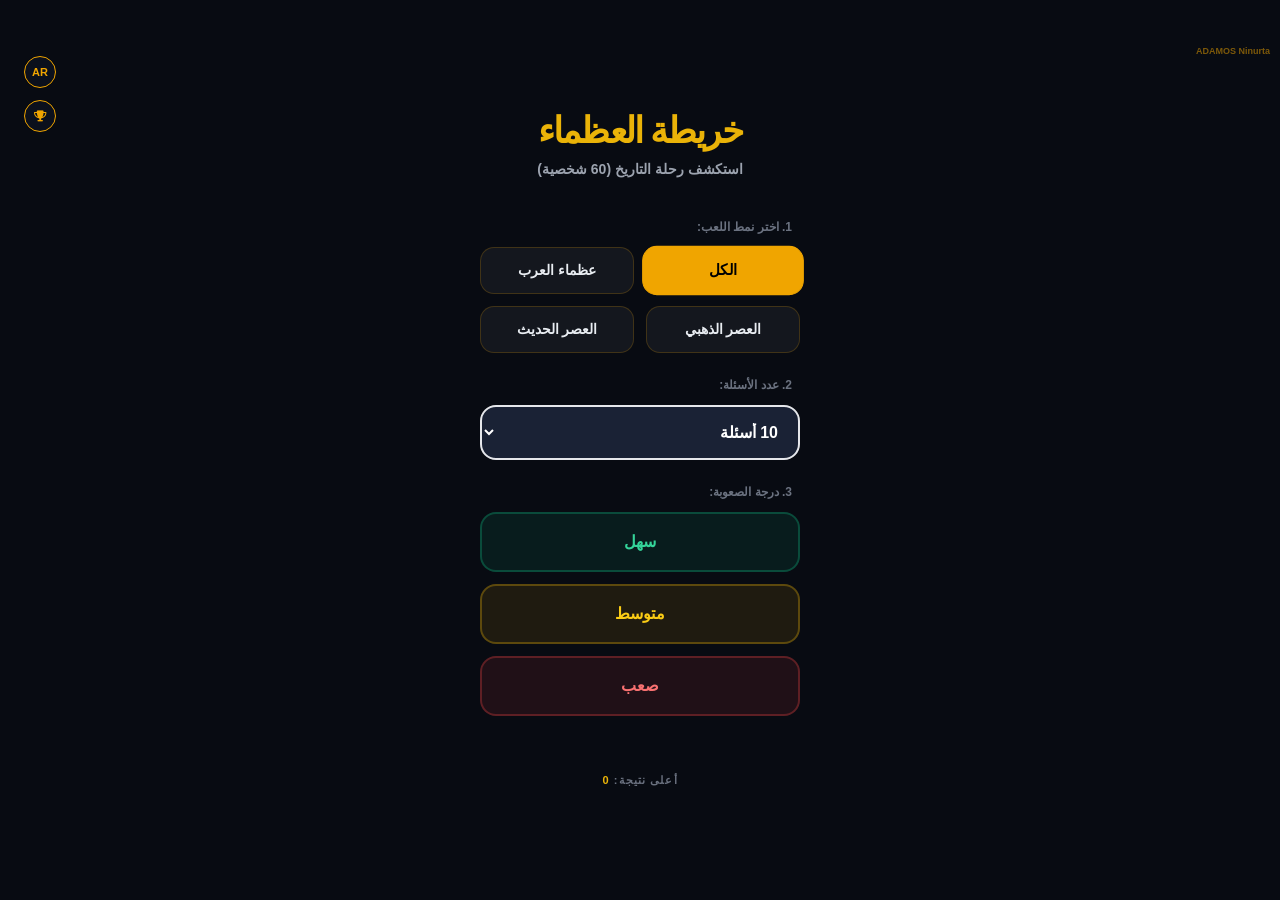
==== app/src/main/assets/game.html @ f7e8c440 "Initial commit" ====
<!DOCTYPE html>
<html lang="ar" dir="rtl">
<head>
    <meta charset="UTF-8">
    <meta name="viewport" content="width=device-width, initial-scale=1.0, maximum-scale=1.0, user-scalable=no, viewport-fit=cover">
    <title>خريطة العظماء</title>

    <!-- Local Libraries -->
    <link rel="stylesheet" href="lib/leaflet.css" />
    <script src="lib/leaflet.js"></script>
    <script src="lib/tailwind.js"></script>
    <script src="lib/confetti.js"></script>
    <link rel="stylesheet" href="lib/fontawesome.css" />

    <!-- Local Styles -->
    <link rel="stylesheet" href="css/style.css" />

    <script>
        tailwind.config = { theme: { extend: { fontFamily: { cairo: ['Cairo', 'sans-serif'] } } } }
    </script>
</head>
<body onclick="Music.unlock()" class="rtl">
    <div class="signature">ADAMOS Ninurta</div>
    <div id="safe-spacer"></div>

    <div id="hud-bar">
        <div class="stat-badge cursor-pointer active:scale-90 transition-transform" onclick="exitToHome()">
            <i class="fa-solid fa-house text-yellow-500"></i>
        </div>
        <div class="stat-badge"><i class="fa-solid fa-star text-yellow-500 mr-1"></i> <span id="scoreTxt">0</span></div>
        <div class="stat-badge text-red-500 border-red-500" id="timer">30</div>
        <div class="stat-badge" id="qCounter">1 / 10</div>
    </div>

    <div id="map-area"><div id="map"></div></div>

    <div id="game-ui">
        <div class="flex justify-between items-center bg-white/5 p-4 rounded-2xl mb-4 border border-white/10">
            <div class="text-center">
                <div class="text-[10px] text-gray-400 font-bold uppercase" id="lblBirth">الميلاد</div>
                <div id="birthYear" class="text-xl font-black text-yellow-500">—</div>
            </div>
            <button onclick="doHint()" id="hintBtn" class="bg-yellow-500 text-black text-xs font-black px-6 py-2 rounded-full shadow-xl active:scale-90 transition-transform">تلميح</button>
            <div class="text-center">
                <div class="text-[10px] text-gray-400 font-bold uppercase" id="lblDeath">الوفاة</div>
                <div id="deathYear" class="text-xl font-black text-red-500">—</div>
            </div>
        </div>
        <div id="optsGrid" class="opts-grid"></div>
        <div id="hintTxt" class="text-[11px] text-yellow-500 text-center mt-3 h-4 italic font-bold"></div>
    </div>

    <!-- Start Screen -->
    <div id="startScreen" class="overlay">
        <div class="absolute top-14 left-6 flex flex-col gap-3">
            <button onclick="toggleLanguage()" id="langToggle" class="lang-btn">AR</button>
            <button onclick="AchievementUI.openDashboard()" class="lang-btn" style="color: var(--accent); border-color: var(--accent);">
                <i class="fa-solid fa-trophy"></i>
            </button>
        </div>

        <h1 class="text-4xl font-black mb-2 text-yellow-500 tracking-tighter" id="mainTitle">خريطة العظماء</h1>
        <p class="text-gray-400 text-sm mb-10 font-bold" id="totalCap">استكشف رحلة التاريخ</p>

        <div class="w-full max-w-xs mb-6 text-right" id="startForm">
            <label class="block text-xs font-black text-gray-500 mb-3 mr-2" id="lblMode">1. نمط اللعب:</label>
            <div class="grid grid-cols-2 gap-3 mb-6">
                <button onclick="setMode('all', this)" class="mode-btn active" id="btnModeAll">الكل</button>
                <button onclick="setMode('arab', this)" class="mode-btn" id="btnModeArab">عظماء العرب</button>
                <button onclick="setMode('islamic', this)" class="mode-btn" id="btnModeIslamic">العصر الإسلامي</button>
                <button onclick="setMode('modern', this)" class="mode-btn" id="btnModeModern">العصر الحديث</button>
            </div>

            <label class="block text-xs font-black text-gray-500 mb-3 mr-2" id="lblQCount">2. عدد الأسئلة:</label>
            <select id="qCountSelect" class="w-full bg-[#1a2235] border-2 border-accent/30 text-white p-4 rounded-2xl font-black outline-none mb-6 focus:border-accent">
                <option value="5" id="opt5">5 أسئلة</option>
                <option value="10" selected id="opt10">10 أسئلة</option>
                <option value="20" id="opt20">20 سؤال</option>
                <option value="50" id="opt50">50 سؤال</option>
                <option value="1000" id="optAll">كل الشخصيات</option>
            </select>

            <label class="block text-xs font-black text-gray-500 mb-3 mr-2" id="lblDiff">3. درجة الصعوبة:</label>
            <div class="space-y-3">
                <button id="btnDiffEasy" onclick="startGame('easy')" class="w-full py-4 rounded-2xl font-black bg-emerald-500/10 text-emerald-400 border-2 border-emerald-500/30 hover:bg-emerald-500/20">سهل</button>
                <button id="btnDiffMed" onclick="startGame('med')" class="w-full py-4 rounded-2xl font-black bg-yellow-500/10 text-yellow-400 border-2 border-yellow-500/30 hover:bg-yellow-500/20">متوسط</button>
                <button id="btnDiffHard" onclick="startGame('hard')" class="w-full py-4 rounded-2xl font-black bg-red-500/10 text-red-400 border-2 border-red-500/30 hover:bg-red-500/20">صعب</button>
            </div>
        </div>
        <div class="mt-8 text-[11px] text-gray-500 font-bold uppercase tracking-widest">
            <span id="lblHighScore">أعلى نتيجة:</span> <span id="highScoreTxt" class="text-yellow-500">0</span>
        </div>
    </div>

    <!-- Redesigned Info Card (Glassmorphism) -->
    <div id="info-card">
        <div class="info-header text-center">
            <h3 id="infoName" class="text-2xl font-black text-yellow-500 mb-1">اسم الشخصية</h3>
            <p id="infoYears" class="text-xs text-gray-400 font-bold">سنة الميلاد - الوفاة</p>
        </div>

        <div class="info-grid">
            <div class="info-item">
                <div class="info-label" id="lblCountry">الدولة</div>
                <div id="infoCountry" class="info-val">—</div>
            </div>
            <div class="info-item">
                <div class="info-label" id="lblEra">العصر</div>
                <div id="infoEra" class="info-val">—</div>
            </div>
        </div>

        <p id="infoBio" class="text-sm text-gray-200 leading-relaxed mb-8 text-center px-2 font-medium"></p>

        <div class="flex gap-3">
            <button onclick="openWiki()" class="flex-1 py-4 bg-white/5 border border-white/10 text-white font-black rounded-2xl active:bg-white/10">
                <i class="fa-brands fa-wikipedia-w mr-2"></i> <span id="btnWiki">ويكيبيديا</span>
            </button>
            <button onclick="closeInfo()" class="flex-[2] py-4 bg-yellow-500 text-black font-black rounded-2xl shadow-xl shadow-yellow-500/20" id="btnNext">التالي</button>
        </div>
    </div>

    <!-- End Screen -->
    <div id="endScreen" class="overlay" style="display:none;">
        <i class="fa-solid fa-trophy text-6xl text-yellow-500 mb-6 drop-shadow-2xl"></i>
        <h2 class="text-2xl font-black mb-2 uppercase tracking-tighter" id="lblFinalTitle">النتيجة النهائية</h2>
        <div id="finalScore" class="text-8xl font-black text-yellow-500 mb-6">0</div>

        <button onclick="shareScore()" class="share-btn mb-10 px-10 py-4 rounded-2xl">
            <i class="fa-solid fa-share-nodes"></i> <span id="lblShare">مشاركة النتيجة</span>
        </button>

        <div id="newBest" class="text-emerald-400 font-black mb-10 text-xl hidden animate-bounce">رقم قياسي جديد! 🎉</div>

        <div class="flex gap-4 mb-10">
            <button onclick="location.reload()" class="flex-1 bg-yellow-500 text-black px-8 py-4 rounded-2xl font-black text-lg shadow-2xl active:scale-95" id="btnReplay">إعادة اللعب</button>
            <button onclick="exitToHomeDirect()" class="bg-white/10 text-white px-8 py-4 rounded-2xl font-black text-lg border border-white/10 active:scale-95">
                <i class="fa-solid fa-house"></i>
            </button>
        </div>

        <div class="w-full max-w-xs mb-10 text-right" id="reviewArea">
            <h4 class="text-xs font-black text-gray-500 mb-4 mr-2 uppercase tracking-widest" id="lblReview">مراجعة الشخصيات:</h4>
            <div id="reviewList" class="bg-white/5 rounded-2xl p-4 max-h-48 overflow-y-auto space-y-3 border border-white/10"></div>
        </div>
    </div>

    <!-- Exit Confirmation Modal -->
    <div id="exitModal" class="overlay" style="display:none; background: rgba(8,11,18,0.9);">
        <div class="bg-[#1a2235] border-2 border-accent/20 p-8 rounded-3xl max-w-xs w-full shadow-2xl">
            <i class="fa-solid fa-circle-question text-5xl text-yellow-500 mb-4"></i>
            <h3 id="lblExitTitle" class="text-xl font-black text-white mb-6">هل تريد العودة للرئيسية؟</h3>
            <div class="flex gap-3">
                <button onclick="confirmExit(true)" class="flex-1 py-4 bg-red-500 text-white font-black rounded-2xl shadow-lg" id="btnExitYes">نعم</button>
                <button onclick="confirmExit(false)" class="flex-1 py-4 bg-white/5 border border-white/10 text-white font-black rounded-2xl" id="btnExitNo">إلغاء</button>
            </div>
        </div>
    </div>

    <button id="musicBtn" class="music-btn" onclick="Music.toggle()"><i class="fa-solid fa-music"></i></button>

    <!-- Modular JS Scripts - Order Matters! -->
    <script src="js/constants.js"></script>
    <script src="js/achievements/achievement_events.js"></script>
    <script src="js/achievements/achievement_data.js"></script>
    <script src="js/achievements/achievement_storage.js"></script>
    <script src="js/achievements/achievement_ui.js"></script>
    <script src="js/achievements/achievement_engine.js"></script>
    <script src="js/achievements/stats.js"></script>
    <script src="js/storage.js"></script>
    <script src="js/utils.js"></script>
    <script src="js/audio.js"></script>
    <script src="js/animation.js"></script>
    <script src="js/ui.js"></script>
    <script src="js/map.js"></script>
    <script src="js/quiz.js"></script>

    <script>
        window.onload = () => {
            console.log("Game assets initialized.");
            console.log("Constants:", typeof I18N !== 'undefined');
            console.log("Quiz Logic:", typeof startGame === 'function');
            console.log("Map Logic:", typeof initMap === 'function');

            const settings = Storage.getSettings();
            document.getElementById('highScoreTxt').textContent = Storage.getHighScore();

            // Set initial language from storage
            if (typeof setLanguage === 'function') {
                setLanguage(settings.lang || 'ar');
            }

            // Notify Android that game is ready after a small delay to ensure UI is stable
            setTimeout(() => {
                if (window.Android && Android.gameReady) {
                    Android.gameReady();
                    if (Android.showBanner) Android.showBanner();
                    console.log("Notified Android: Game Ready");
                }
            }, 800);
        };

        function openWiki() {
            const p = curQ[idx];
            const pName = currentLang === 'en' ? (p.name_en || p.name) : p.name;
            window.open(`https://${currentLang}.wikipedia.org/wiki/${pName}`, '_blank');
        }
    </script>
</body>
</html>
---- app/src/main/assets/css/style.css ----
@font-face {
    font-family: 'Cairo';
    src: url('../fonts/Cairo-Regular.ttf') format('truetype');
    font-weight: normal;
    font-style: normal;
}

@font-face {
    font-family: 'Cairo';
    src: url('../fonts/Cairo-Black.ttf') format('truetype');
    font-weight: 900;
    font-style: normal;
}

:root {
    --bg: #080b12;
    --fg: #e8ecf1;
    --accent: #f0a500;
    --death: #e63946;
    --success: #2ec4b6;
    --card: rgba(13, 18, 31, 0.85);
    --border: rgba(240, 165, 0, 0.2);
    --glass: rgba(255, 255, 255, 0.05);
}

* { margin: 0; padding: 0; box-sizing: border-box; -webkit-tap-highlight-color: transparent; }

body {
    font-family: 'Cairo', sans-serif;
    background: var(--bg); color: var(--fg);
    height: 100vh; width: 100vw;
    display: flex; flex-direction: column; overflow: hidden;
}

.ltr { direction: ltr; text-align: left; }
.rtl { direction: rtl; text-align: right; }

#safe-spacer { height: 60px; width: 100%; flex-shrink: 0; }

/* Hud Bar with Glassmorphism */
#hud-bar {
    height: 60px; width: 100%; flex-shrink: 0;
    display: none; justify-content: space-between; align-items: center;
    padding: 0 16px;
    background: var(--card);
    backdrop-filter: blur(12px);
    border-bottom: 1px solid var(--border);
    z-index: 100;
}

.stat-badge {
    background: var(--glass);
    border: 1px solid var(--border);
    padding: 6px 16px; border-radius: 20px; font-weight: 700; font-size: 14px;
    box-shadow: 0 2px 10px rgba(0,0,0,0.2);
    display: flex; align-items: center; justify-content: center;
}

.cursor-pointer { cursor: pointer; }

#map-area { height: 400px; width: 100%; position: relative; background: #000; flex-shrink: 0; }
#map { width: 100%; height: 100%; }

#game-ui {
    flex-grow: 1; width: 100%;
    background: var(--card);
    backdrop-filter: blur(10px);
    padding: 20px;
    display: none;
    flex-direction: column;
    border-top: 1px solid var(--border);
}

.opts-grid { display: grid; grid-template-columns: 1fr 1fr; gap: 12px; margin-top: 15px; }

.opt-btn {
    background: var(--glass);
    border: 1px solid var(--border);
    color: white; border-radius: 16px; font-size: 15px; font-weight: 700;
    padding: 16px 8px; text-align: center;
    transition: all 0.3s cubic-bezier(0.4, 0, 0.2, 1);
}

.opt-btn:active { transform: scale(0.96); }
.opt-btn.correct { background: var(--success) !important; color: #000 !important; box-shadow: 0 0 20px var(--success); border-color: transparent; }
.opt-btn.wrong { background: var(--death) !important; color: #fff !important; box-shadow: 0 0 20px var(--death); border-color: transparent; }

.overlay {
    position: fixed; inset: 0; z-index: 2000;
    background: var(--bg); display: flex; flex-direction: column;
    align-items: center; justify-content: center; padding: 25px; text-align: center;
    overflow-y: auto;
}

/* Mode Buttons */
.mode-btn {
    background: var(--glass); border: 1px solid var(--border);
    padding: 12px; border-radius: 14px; font-size: 14px; font-weight: bold;
    transition: all 0.3s;
}
.mode-btn.active { background: var(--accent); color: #000; border-color: var(--accent); transform: scale(1.05); }

/* Redesigned Info Card (Glassmorphism) */
#info-card {
    position: fixed; bottom: 30px; left: 20px; right: 20px;
    background: rgba(13, 18, 31, 0.92);
    backdrop-filter: blur(25px);
    border: 1px solid var(--border);
    border-radius: 24px; padding: 24px; z-index: 3000;
    display: none; transform: translateY(150%); transition: transform 0.6s cubic-bezier(0.2, 1, 0.3, 1);
    box-shadow: 0 10px 40px rgba(0,0,0,0.6);
}
#info-card.show { transform: translateY(0); }

/* Exit Modal Styling */
#exitModal .bg-\[\#1a2235\] {
    background: rgba(26, 34, 53, 0.95);
    backdrop-filter: blur(20px);
    transform: scale(1);
    transition: transform 0.3s cubic-bezier(0.34, 1.56, 0.64, 1);
}

.info-header { border-bottom: 1px solid var(--border); padding-bottom: 15px; margin-bottom: 15px; }
.info-grid { display: grid; grid-template-columns: 1fr 1fr; gap: 10px; margin-bottom: 20px; text-align: center; }
.info-item { background: var(--glass); padding: 8px; border-radius: 12px; border: 1px solid rgba(255,255,255,0.05); }
.info-label { font-size: 10px; color: var(--accent); font-weight: bold; opacity: 0.8; }
.info-val { font-size: 13px; font-weight: 900; }

.custom-marker { background: none !important; border: none !important; }
.mk-label {
    background: #000; color: #fff; padding: 4px 10px; border-radius: 8px; font-size: 11px;
    border: 2px solid var(--accent); white-space: nowrap; font-weight: 900;
    box-shadow: 0 4px 10px rgba(0,0,0,0.5);
    animation: dropIn 0.5s cubic-bezier(0.2, 1, 0.3, 1);
}

/* Font Awesome Fallback */
.fa, .fas, .fab {
    min-width: 1em;
    min-height: 1em;
    display: inline-block;
}

/* Achievement System Styles */
.achievement-toast {
    position: fixed; top: -120px; left: 50%; transform: translateX(-50%) scale(0.9);
    width: 90%; max-width: 380px; background: rgba(13, 20, 35, 0.98);
    backdrop-filter: blur(30px); border: 2px solid var(--accent);
    border-radius: 24px; padding: 18px; z-index: 5000;
    display: flex; align-items: center; gap: 15px;
    box-shadow: 0 20px 50px rgba(0,0,0,0.9);
    transition: all 0.6s cubic-bezier(0.34, 1.56, 0.64, 1);
    opacity: 0;
}
.achievement-toast.show { top: 60px; opacity: 1; transform: translateX(-50%) scale(1); }

.ach-icon {
    width: 50px; height: 50px; border-radius: 12px; background: var(--accent);
    display: flex; align-items: center; justify-content: center;
    font-size: 24px; color: #000; flex-shrink: 0;
}

.ach-details { flex-grow: 1; text-align: left; }
.ach-msg { font-size: 10px; font-weight: 900; color: var(--accent); opacity: 0.9; margin-bottom: 2px; }
.ach-title { font-size: 17px; font-weight: 900; color: #fff; }
.ach-xp { font-size: 11px; font-weight: 800; color: var(--success); }

/* Dashboard */
.dashboard-view {
    background: radial-gradient(circle at top, #1a2235 0%, #05070a 100%) !important;
    justify-content: flex-start !important; padding: 60px 20px !important;
}
.dash-header { display: flex; align-items: center; justify-content: space-between; width: 100%; margin-bottom: 25px; }
.lvl-badge { background: var(--accent); color: #000; padding: 4px 12px; border-radius: 10px; font-weight: 900; }
.back-btn { background: var(--glass); border: 1px solid var(--border); width: 40px; height: 40px; border-radius: 10px; color: #fff; display: flex; align-items: center; justify-content: center; }

.dash-content { width: 100%; overflow-y: auto; display: flex; flex-direction: column; gap: 12px; }
.ach-card { background: rgba(255,255,255,0.03); border: 1px solid rgba(255,255,255,0.05); border-radius: 20px; padding: 15px; display: flex; align-items: center; gap: 15px; opacity: 0.5; filter: grayscale(1); transition: all 0.4s; }
.ach-card.unlocked { opacity: 1; filter: grayscale(0); border-color: var(--accent); background: rgba(255,255,255,0.05); }

.ach-card-icon { width: 44px; height: 44px; border-radius: 10px; background: rgba(255,255,255,0.05); display: flex; align-items: center; justify-content: center; font-size: 20px; }
.unlocked .ach-card-icon { background: var(--accent); color: #000; }

.ach-card-info { flex-grow: 1; text-align: left; }
.ach-card-title { font-size: 15px; font-weight: 900; color: #fff; }
.ach-card-desc { font-size: 11px; opacity: 0.7; margin-bottom: 8px; }

.progress-wrap { height: 4px; background: rgba(255,255,255,0.1); border-radius: 2px; overflow: hidden; margin-bottom: 4px; }
.progress-bar { height: 100%; background: var(--accent); transition: width 1s; }
.progress-meta { display: flex; justify-content: space-between; font-size: 9px; font-weight: 900; color: var(--accent); }

@keyframes dropIn {
    0% { transform: translateY(-50px) scale(0); opacity: 0; }
    100% { transform: translateY(0) scale(1); opacity: 1; }
}

.music-btn { position: fixed; bottom: 85px; left: 20px; z-index: 500; width: 45px; height: 45px; border-radius: 50%; background: var(--card); border: 1px solid var(--border); color: var(--accent); display: flex; align-items: center; justify-content: center; box-shadow: 0 4px 15px rgba(0,0,0,0.5); backdrop-filter: blur(8px); }

.lang-btn {
    background: rgba(13, 18, 31, 0.8); border: 1px solid var(--border);
    width: 32px; height: 32px; border-radius: 50%;
    display: flex; align-items: center; justify-content: center;
    font-size: 11px; font-weight: 900; color: var(--accent);
    transition: all 0.3s;
    backdrop-filter: blur(8px);
}

/* Shake Animation for Wrong Answers */
.shake-anim { animation: shake 0.5s ease-in-out; }
@keyframes shake {
    0%, 100% { transform: translateX(0); }
    20%, 60% { transform: translateX(-10px); }
    40%, 80% { transform: translateX(10px); }
}

.signature { position: fixed; top: 45px; right: 10px; font-size: 9px; color: var(--accent); opacity: 0.5; z-index: 5000; font-weight: 900; pointer-events: none; }

/* Pulsing Marker Effect */
.pulse {
    border-radius: 50%;
    height: 14px;
    width: 14px;
    position: absolute;
    left: 50%;
    top: 50%;
    margin: -7px 0px 0px -7px;
    transform: rotateX(55deg);
    z-index: -2;
}
.pulse:after {
    content: "";
    border-radius: 50%;
    height: 50px;
    width: 50px;
    position: absolute;
    margin: -18px 0 0 -18px;
    animation: pulsate 1.5s ease-out infinite;
    opacity: 0.0;
    box-shadow: 0 0 2px 3px var(--accent);
}
@keyframes pulsate {
    0% { transform: scale(0.1, 0.1); opacity: 0.0; }
    50% { opacity: 0.8; }
    100% { transform: scale(1.3, 1.3); opacity: 0.0; }
}
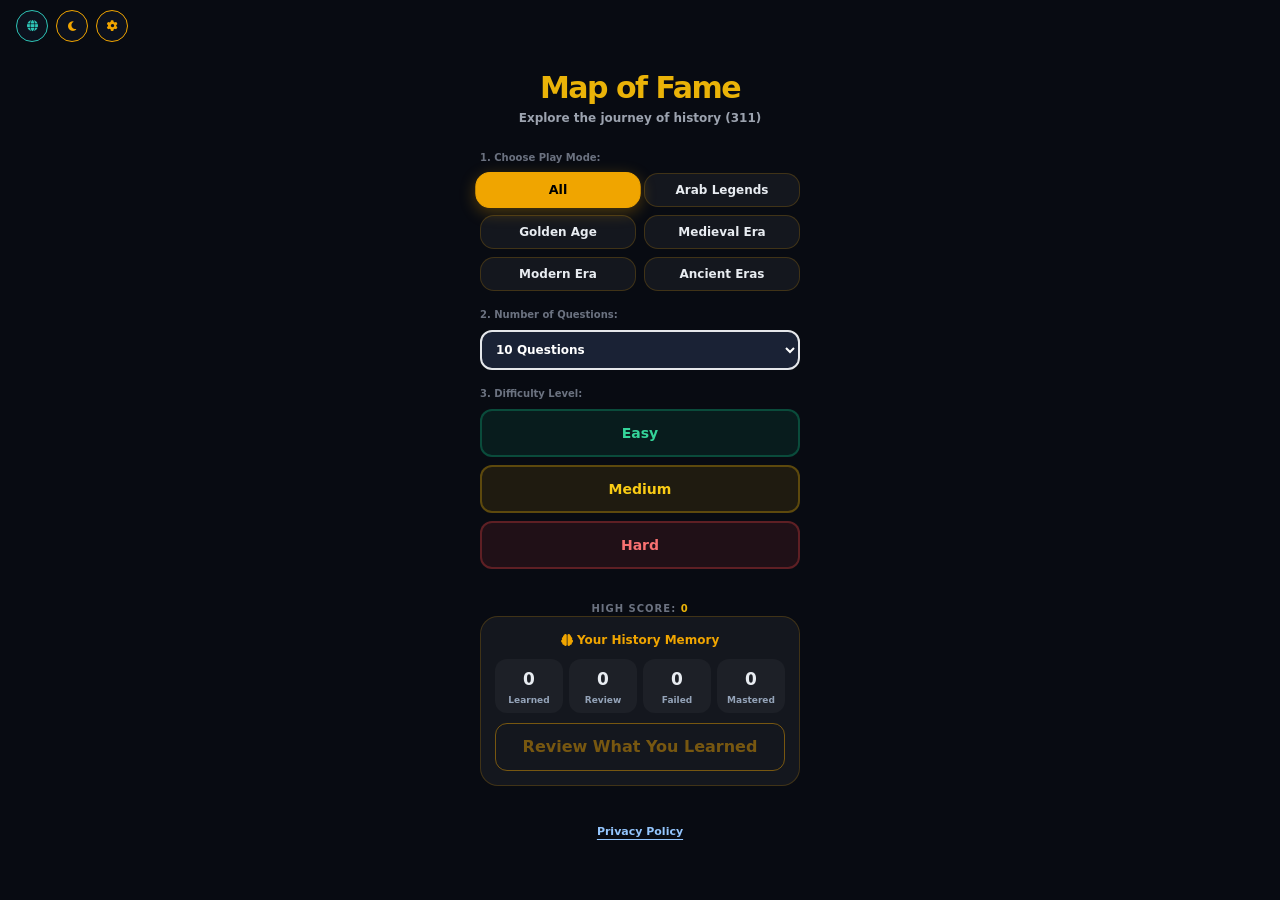
==== commit 6ba17708: "Local MapofFame snapshot before GitHub synchronization" ====
--- a/app/src/main/assets/game.html
+++ b/app/src/main/assets/game.html
@@ -1,5 +1,5 @@
 <!DOCTYPE html>
-<html lang="ar" dir="rtl">
+<html lang="en" dir="ltr">
 <head>
     <meta charset="UTF-8">
     <meta name="viewport" content="width=device-width, initial-scale=1.0, maximum-scale=1.0, user-scalable=no, viewport-fit=cover">
@@ -9,14 +9,29 @@
     <link rel="stylesheet" href="lib/leaflet.css" />
     <script src="lib/leaflet.js"></script>
     <script src="lib/tailwind.js"></script>
-    <script src="lib/confetti.js"></script>
     <link rel="stylesheet" href="lib/fontawesome.css" />
 
     <!-- Local Styles -->
     <link rel="stylesheet" href="css/style.css" />
 
+    <style>
+        /* Immediate background color to prevent white flash before external CSS loads */
+        html, body, .overlay { background-color: #080B12 !important; }
+        html.light-theme, body.light-theme, .light-theme .overlay { background-color: #fcf8f2 !important; }
+    </style>
+
     <script>
-        tailwind.config = { theme: { extend: { fontFamily: { cairo: ['Cairo', 'sans-serif'] } } } }
+        window.onerror = function(msg, url, line, col, error) {
+            console.error("Global JS Error: " + msg + "\nAt: " + url + ":" + line + ":" + col);
+            return false;
+        };
+
+        if (window.tailwind) {
+            tailwind.config = { theme: { extend: { fontFamily: { cairo: ['Cairo', 'sans-serif'] } } } };
+        } else {
+            console.warn("Tailwind not found yet, setting up config object.");
+            window.tailwind = { config: { theme: { extend: { fontFamily: { cairo: ['Cairo', 'sans-serif'] } } } } };
+        }
     </script>
 </head>
 <body onclick="Music.unlock()" class="rtl">
@@ -29,50 +44,88 @@
         </div>
         <div class="stat-badge"><i class="fa-solid fa-star text-yellow-500 mr-1"></i> <span id="scoreTxt">0</span></div>
         <div class="stat-badge text-red-500 border-red-500" id="timer">30</div>
-        <div class="stat-badge" id="qCounter">1 / 10</div>
+        <div id="musicBtn" class="stat-badge cursor-pointer" onclick="Music.toggle()"><i class="fa-solid fa-music"></i></div>
+        <div class="stat-badge" id="qCounter"><i class="fa-solid fa-list-ol mr-1 text-yellow-500"></i> <span id="qCountTxt">1 / 10</span></div>
     </div>
 
     <div id="map-area"><div id="map"></div></div>
 
     <div id="game-ui">
-        <div class="flex justify-between items-center bg-white/5 p-4 rounded-2xl mb-4 border border-white/10">
+        <div id="hintDock" class="quiz-hint-dock">
+            <button onclick="doHint()" id="hintBtn" class="bg-yellow-500 text-black text-xs font-black px-7 py-3 rounded-full shadow-xl active:scale-90 transition-transform">تلميح</button>
+        </div>
+        <div class="flex justify-between items-center bg-white/5 p-5 rounded-3xl mb-5 border border-white/10">
             <div class="text-center">
-                <div class="text-[10px] text-gray-400 font-bold uppercase" id="lblBirth">الميلاد</div>
-                <div id="birthYear" class="text-xl font-black text-yellow-500">—</div>
-            </div>
-            <button onclick="doHint()" id="hintBtn" class="bg-yellow-500 text-black text-xs font-black px-6 py-2 rounded-full shadow-xl active:scale-90 transition-transform">تلميح</button>
+                <div class="text-[11px] text-gray-400 font-bold uppercase tracking-wider" id="lblBirth">الميلاد</div>
+                <div id="birthYear" class="text-2xl font-black text-yellow-500">—</div>
+            </div>
             <div class="text-center">
-                <div class="text-[10px] text-gray-400 font-bold uppercase" id="lblDeath">الوفاة</div>
-                <div id="deathYear" class="text-xl font-black text-red-500">—</div>
-            </div>
-        </div>
-        <div id="optsGrid" class="opts-grid"></div>
-        <div id="hintTxt" class="text-[11px] text-yellow-500 text-center mt-3 h-4 italic font-bold"></div>
+                <div class="text-[11px] text-gray-400 font-bold uppercase tracking-wider" id="lblDeath">الوفاة</div>
+                <div id="deathYear" class="text-2xl font-black text-red-500">—</div>
+            </div>
+        </div>
+
+        <div id="learningBrief" class="learning-brief" aria-live="polite">
+            <div class="learning-title"><i class="fa-solid fa-book-open"></i> <span id="learningTitle">تعرّف على الشخصية أولاً</span></div>
+            <div class="learning-identity">
+                <div class="learning-location">
+                    <span id="learningMapLabel" class="learning-section-label">الميلاد</span>
+                    <strong id="learningMapPlace">—</strong>
+                </div>
+                <div class="learning-role">
+                    <span id="learningRoleLabel" class="learning-section-label">الدور</span>
+                    <strong id="learningRole">—</strong>
+                </div>
+                <div class="learning-era">
+                    <span id="learningEraLabel" class="learning-section-label">العصر</span>
+                    <strong id="learningEra">—</strong>
+                </div>
+            </div>
+            <div id="learningFacts" class="learning-facts"></div>
+            <div class="learning-section learning-overview">
+                <div class="learning-section-heading"><i class="fa-solid fa-circle-info"></i><span id="learningOverviewLabel">نبذة</span></div>
+                <p id="learningBio" class="learning-bio"></p>
+            </div>
+            <div id="learningExtra" class="learning-extra"></div>
+            <button onclick="beginRecallChallenge()" id="readyBtn" class="ready-btn">جاهز للاختبار!</button>
+        </div>
+        <div id="questionPrompt" class="question-prompt" aria-live="polite"></div>
+        <div id="optsGrid" class="opts-grid" style="display:none;"></div>
+        <div id="hintTxt" class="text-[11px] text-yellow-500 text-center mt-3 h-4 italic font-bold" style="display:none;" aria-live="polite"></div>
     </div>
 
     <!-- Start Screen -->
-    <div id="startScreen" class="overlay">
-        <div class="absolute top-14 left-6 flex flex-col gap-3">
-            <button onclick="toggleLanguage()" id="langToggle" class="lang-btn">AR</button>
-            <button onclick="AchievementUI.openDashboard()" class="lang-btn" style="color: var(--accent); border-color: var(--accent);">
-                <i class="fa-solid fa-trophy"></i>
-            </button>
-        </div>
-
-        <h1 class="text-4xl font-black mb-2 text-yellow-500 tracking-tighter" id="mainTitle">خريطة العظماء</h1>
-        <p class="text-gray-400 text-sm mb-10 font-bold" id="totalCap">استكشف رحلة التاريخ</p>
-
-        <div class="w-full max-w-xs mb-6 text-right" id="startForm">
-            <label class="block text-xs font-black text-gray-500 mb-3 mr-2" id="lblMode">1. نمط اللعب:</label>
-            <div class="grid grid-cols-2 gap-3 mb-6">
-                <button onclick="setMode('all', this)" class="mode-btn active" id="btnModeAll">الكل</button>
-                <button onclick="setMode('arab', this)" class="mode-btn" id="btnModeArab">عظماء العرب</button>
-                <button onclick="setMode('islamic', this)" class="mode-btn" id="btnModeIslamic">العصر الإسلامي</button>
-                <button onclick="setMode('modern', this)" class="mode-btn" id="btnModeModern">العصر الحديث</button>
-            </div>
-
-            <label class="block text-xs font-black text-gray-500 mb-3 mr-2" id="lblQCount">2. عدد الأسئلة:</label>
-            <select id="qCountSelect" class="w-full bg-[#1a2235] border-2 border-accent/30 text-white p-4 rounded-2xl font-black outline-none mb-6 focus:border-accent">
+    <div id="startScreen" class="overlay pb-10">
+        <div class="fixed top-0 left-0 right-0 p-4 flex justify-start items-start pointer-events-none z-[2010]" style="padding-top: calc(10px + env(safe-area-inset-top, 0px))">
+            <div class="flex gap-2 pointer-events-auto">
+                <button onclick="toggleLanguage()" id="langToggle" class="lang-btn" aria-label="Choose language" style="color: var(--accent); border-color: var(--accent);">
+                    <i class="fa-solid fa-globe"></i>
+                </button>
+                <button onclick="toggleThemeJS()" class="lang-btn" style="color: var(--accent); border-color: var(--accent);">
+                    <i id="startThemeIcon" class="fa-solid fa-moon"></i>
+                </button>
+                <button onclick="openSettingsModal()" id="settingsToggle" class="lang-btn" aria-label="Settings" style="color: var(--accent); border-color: var(--accent);">
+                    <i class="fa-solid fa-gear"></i>
+                </button>
+            </div>
+        </div>
+
+        <h1 class="text-3xl font-black mb-1 text-yellow-500 tracking-tighter" id="mainTitle">خريطة العظماء</h1>
+        <p class="text-gray-400 text-xs mb-6 font-bold" id="totalCap">استكشف رحلة التاريخ</p>
+
+        <div class="w-full max-w-xs mb-4 text-right" id="startForm">
+            <label class="block text-[10px] font-black text-gray-500 mb-2 mr-2" id="lblMode">1. نمط اللعب:</label>
+            <div class="grid grid-cols-2 gap-2 mb-4">
+                <button onclick="setMode('all', this)" class="mode-btn active py-2 text-xs" id="btnModeAll">الكل</button>
+                <button onclick="setMode('arab', this)" class="mode-btn py-2 text-xs" id="btnModeArab">عظماء العرب</button>
+                <button onclick="setMode('islamic', this)" class="mode-btn py-2 text-xs" id="btnModeIslamic">العصر الإسلامي</button>
+                <button onclick="setMode('medieval', this)" class="mode-btn py-2 text-xs" id="btnModeMedieval">العصور الوسطى</button>
+                <button onclick="setMode('modern', this)" class="mode-btn py-2 text-xs" id="btnModeModern">العصر الحديث</button>
+                <button onclick="setMode('ancient', this)" class="mode-btn py-2 text-xs" id="btnModeAncient">العصور القديمة</button>
+            </div>
+
+            <label class="block text-[10px] font-black text-gray-500 mb-2 mr-2" id="lblQCount">2. عدد الأسئلة:</label>
+            <select id="qCountSelect" class="w-full bg-[#1a2235] border-2 border-accent/20 text-white p-2.5 rounded-xl font-black outline-none mb-4 focus:border-accent text-xs">
                 <option value="5" id="opt5">5 أسئلة</option>
                 <option value="10" selected id="opt10">10 أسئلة</option>
                 <option value="20" id="opt20">20 سؤال</option>
@@ -80,22 +133,62 @@
                 <option value="1000" id="optAll">كل الشخصيات</option>
             </select>
 
-            <label class="block text-xs font-black text-gray-500 mb-3 mr-2" id="lblDiff">3. درجة الصعوبة:</label>
-            <div class="space-y-3">
-                <button id="btnDiffEasy" onclick="startGame('easy')" class="w-full py-4 rounded-2xl font-black bg-emerald-500/10 text-emerald-400 border-2 border-emerald-500/30 hover:bg-emerald-500/20">سهل</button>
-                <button id="btnDiffMed" onclick="startGame('med')" class="w-full py-4 rounded-2xl font-black bg-yellow-500/10 text-yellow-400 border-2 border-yellow-500/30 hover:bg-yellow-500/20">متوسط</button>
-                <button id="btnDiffHard" onclick="startGame('hard')" class="w-full py-4 rounded-2xl font-black bg-red-500/10 text-red-400 border-2 border-red-500/30 hover:bg-red-500/20">صعب</button>
-            </div>
-        </div>
-        <div class="mt-8 text-[11px] text-gray-500 font-bold uppercase tracking-widest">
+            <label class="block text-[10px] font-black text-gray-500 mb-2 mr-2" id="lblDiff">3. درجة الصعوبة:</label>
+            <div class="space-y-2">
+                <button id="btnDiffEasy" onclick="startGame('easy')" class="w-full py-3 rounded-xl font-black bg-emerald-500/10 text-emerald-400 border-2 border-emerald-500/30 active:scale-95 transition-all text-sm">سهل</button>
+                <button id="btnDiffMed" onclick="startGame('med')" class="w-full py-3 rounded-xl font-black bg-yellow-500/10 text-yellow-400 border-2 border-yellow-500/30 active:scale-95 transition-all text-sm">متوسط</button>
+                <button id="btnDiffHard" onclick="startGame('hard')" class="w-full py-3 rounded-xl font-black bg-red-500/10 text-red-400 border-2 border-red-500/30 active:scale-95 transition-all text-sm">صعب</button>
+            </div>
+        </div>
+        <div class="mt-4 text-[10px] text-gray-500 font-bold uppercase tracking-widest">
             <span id="lblHighScore">أعلى نتيجة:</span> <span id="highScoreTxt" class="text-yellow-500">0</span>
+        </div>
+
+        <div id="memoryDashboard" class="memory-dashboard">
+            <div class="memory-dashboard-title"><i class="fa-solid fa-brain"></i> <span id="memoryDashboardTitle">ذاكرتك التاريخية</span></div>
+            <div class="memory-stats">
+                <div><strong id="memoryLearned">0</strong><span id="memoryLearnedLabel">متعلّمة</span></div>
+                <div><strong id="memoryReview">0</strong><span id="memoryReviewLabel">تحتاج مراجعة</span></div>
+                <div><strong id="memoryFailed">0</strong><span id="memoryFailedLabel">أخطأت بها</span></div>
+                <div><strong id="memoryMastered">0</strong><span id="memoryMasteredLabel">متقنة</span></div>
+            </div>
+            <button onclick="startReviewGame()" id="reviewMemoryBtn" class="review-memory-btn"><i class="fa-solid fa-brain"></i> مراجعة ما تعلمته</button>
+        </div>
+
+        <div class="mt-6 flex flex-col items-center gap-2">
+            <button
+                onclick="openPrivacyPolicy()"
+                class="text-[11px] font-bold text-blue-300 underline underline-offset-4"
+                id="privacyBtn"
+            >
+                سياسة الخصوصية
+            </button>
+            <button
+                onclick="openPrivacyChoices()"
+                class="text-[11px] font-bold text-gray-400 underline underline-offset-4"
+                id="privacyChoicesBtn"
+                style="display:none;"
+                aria-hidden="true"
+            >
+                خيارات الخصوصية
+            </button>
+        </div>
+    </div>
+
+    <div id="languagePicker" class="language-picker" aria-hidden="true" role="dialog" aria-modal="true">
+        <div class="language-picker-card">
+            <div class="language-picker-head">
+                <strong id="languagePickerTitle">Choose language</strong>
+                <button type="button" class="language-picker-close" onclick="closeLanguagePicker()" aria-label="Close">×</button>
+            </div>
+            <div id="languageOptions" class="language-options"></div>
         </div>
     </div>
 
     <!-- Redesigned Info Card (Glassmorphism) -->
     <div id="info-card">
         <div class="info-header text-center">
-            <h3 id="infoName" class="text-2xl font-black text-yellow-500 mb-1">اسم الشخصية</h3>
+            <h3 id="infoName" class="text-2xl font-black text-yellow-500 mb-1">This person</h3>
             <p id="infoYears" class="text-xs text-gray-400 font-bold">سنة الميلاد - الوفاة</p>
         </div>
 
@@ -108,16 +201,41 @@
                 <div class="info-label" id="lblEra">العصر</div>
                 <div id="infoEra" class="info-val">—</div>
             </div>
-        </div>
-
-        <p id="infoBio" class="text-sm text-gray-200 leading-relaxed mb-8 text-center px-2 font-medium"></p>
-
-        <div class="flex gap-3">
-            <button onclick="openWiki()" class="flex-1 py-4 bg-white/5 border border-white/10 text-white font-black rounded-2xl active:bg-white/10">
-                <i class="fa-brands fa-wikipedia-w mr-2"></i> <span id="btnWiki">ويكيبيديا</span>
-            </button>
-            <button onclick="closeInfo()" class="flex-[2] py-4 bg-yellow-500 text-black font-black rounded-2xl shadow-xl shadow-yellow-500/20" id="btnNext">التالي</button>
-        </div>
+            <div class="info-item">
+                <div class="info-label" id="lblCategory">المجال</div>
+                <div id="infoCategory" class="info-val">—</div>
+            </div>
+            <div class="info-item">
+                <div class="info-label" id="lblAge">العمر</div>
+                <div id="infoAge" class="info-val">—</div>
+            </div>
+        </div>
+
+        <div id="infoDetails" class="info-details">
+            <div class="detail-row"><span class="detail-icon">📍</span><div><b id="lblBirthPlace">مكان الولادة</b><span id="infoBirthPlace">—</span></div></div>
+            <div class="detail-row" id="achievementsRow"><span class="detail-icon">🏛️</span><div><b id="lblAchievements">أبرز الأعمال</b><span id="infoAchievements">—</span></div></div>
+            <div class="detail-row" id="warsRow"><span class="detail-icon">⚔️</span><div><b id="lblWars">الحروب والأحداث</b><span id="infoWars">—</span></div></div>
+        </div>
+        <div id="deepLearningHeader" class="deep-learning-header"><i class="fa-solid fa-brain"></i><span id="deepLearningTitle">تعلّم أعمق وتثبيت الذاكرة</span></div>
+        <p id="infoBio" class="text-sm text-gray-200 leading-relaxed mb-4 text-center px-2 font-medium"></p>
+        <div id="infoKeyFacts" class="post-facts"></div>
+        <div id="infoSignificance" class="significance-box"></div>
+        <div id="memoryStatus" class="memory-status"></div>
+        <button onclick="syncCurrentMemory()" id="syncMemoryBtn" class="sync-memory-btn" disabled>حفظ حالة الذاكرة</button>
+
+        <div id="info-footer-spacer" class="h-40 shrink-0"></div>
+    </div>
+
+    <div id="info-footer" class="p-6 flex gap-4 justify-stretch items-center bg-gradient-to-t from-black via-black/90 to-transparent w-full">
+        <button onclick="openWiki()" class="info-footer-btn bg-white/10 border border-white/20 text-white rounded-2xl active:scale-95 transition-transform flex items-center justify-center pointer-events-auto" id="btnWiki">
+            <i class="fa-brands fa-wikipedia-w" aria-hidden="true"></i>
+            <span id="btnWikiLabel" class="font-black uppercase">Wiki</span>
+        </button>
+
+        <button onclick="closeInfo()" class="info-footer-btn bg-yellow-500 text-black rounded-2xl shadow-xl shadow-yellow-500/20 active:scale-95 transition-all flex items-center justify-center pointer-events-auto" id="btnNext">
+            <i id="btnNextIcon" class="fa-solid fa-forward-step ltr:rotate-0 rtl:rotate-180" aria-hidden="true"></i>
+            <span id="btnNextTxt" class="font-black uppercase">Next</span>
+        </button>
     </div>
 
     <!-- End Screen -->
@@ -132,10 +250,22 @@
 
         <div id="newBest" class="text-emerald-400 font-black mb-10 text-xl hidden animate-bounce">رقم قياسي جديد! 🎉</div>
 
-        <div class="flex gap-4 mb-10">
-            <button onclick="location.reload()" class="flex-1 bg-yellow-500 text-black px-8 py-4 rounded-2xl font-black text-lg shadow-2xl active:scale-95" id="btnReplay">إعادة اللعب</button>
-            <button onclick="exitToHomeDirect()" class="bg-white/10 text-white px-8 py-4 rounded-2xl font-black text-lg border border-white/10 active:scale-95">
-                <i class="fa-solid fa-house"></i>
+        <div class="flex w-full gap-2 mb-10 px-2">
+            <button onclick="exitToHomeDirect()" class="flex-1 bg-white/10 text-white py-3 rounded-xl border border-white/10 active:scale-95 flex flex-col items-center justify-center gap-1" id="btnHome">
+                <i class="fa-solid fa-house text-2xl"></i>
+                <span class="text-[10px] font-bold" id="lblHomeTxt">الرئيسية</span>
+            </button>
+            <button onclick="restartGame()" class="flex-1 bg-white/10 text-white py-3 rounded-xl border border-white/10 active:scale-95 flex flex-col items-center justify-center gap-1" id="btnReplay">
+                <i class="fa-solid fa-rotate-right text-2xl"></i>
+                <span class="text-[10px] font-bold" id="lblReplayTxt">إعادة</span>
+            </button>
+            <button onclick="continueGame()" class="flex-1 bg-yellow-500 text-black py-3 rounded-xl font-black shadow-lg active:scale-95 flex flex-col items-center justify-center gap-1" id="btnContinue">
+                <i class="fa-solid fa-play text-2xl"></i>
+                <span class="text-[10px] font-bold" id="lblContinueTxt">متابعة</span>
+            </button>
+            <button onclick="nextLevel()" class="flex-1 bg-emerald-500 text-black py-3 rounded-xl font-black shadow-lg active:scale-95 flex flex-col items-center justify-center gap-1 hidden" id="btnNextLevel">
+                <i class="fa-solid fa-angles-left text-2xl"></i>
+                <span class="text-[10px] font-bold" id="lblNextLevelTxt">التالي</span>
             </button>
         </div>
 
@@ -146,21 +276,160 @@
     </div>
 
     <!-- Exit Confirmation Modal -->
-    <div id="exitModal" class="overlay" style="display:none; background: rgba(8,11,18,0.9);">
-        <div class="bg-[#1a2235] border-2 border-accent/20 p-8 rounded-3xl max-w-xs w-full shadow-2xl">
-            <i class="fa-solid fa-circle-question text-5xl text-yellow-500 mb-4"></i>
-            <h3 id="lblExitTitle" class="text-xl font-black text-white mb-6">هل تريد العودة للرئيسية؟</h3>
+    <div id="exitModal" class="overlay flex flex-col items-center justify-center" style="display:none; background: rgba(8,11,18,0.9);">
+        <div class="bg-[#1F2937] border border-gray-700 p-8 rounded-3xl max-w-xs w-full shadow-2xl text-center">
+            <div class="w-14 h-14 rounded-full flex items-center justify-center mb-4 mx-auto" style="background: #EAB308;">
+                <i class="fa-solid fa-circle-question text-3xl" style="color: #1F2937;"></i>
+            </div>
+            <h3 id="lblExitTitle" class="text-xl font-bold text-[#F8FAFC] mb-6" style="opacity: 1; font-weight: 700; color: #F8FAFC;">هل تريد العودة للرئيسية؟</h3>
             <div class="flex gap-3">
-                <button onclick="confirmExit(true)" class="flex-1 py-4 bg-red-500 text-white font-black rounded-2xl shadow-lg" id="btnExitYes">نعم</button>
-                <button onclick="confirmExit(false)" class="flex-1 py-4 bg-white/5 border border-white/10 text-white font-black rounded-2xl" id="btnExitNo">إلغاء</button>
-            </div>
-        </div>
-    </div>
-
-    <button id="musicBtn" class="music-btn" onclick="Music.toggle()"><i class="fa-solid fa-music"></i></button>
+                <button onclick="confirmExit(true)" class="flex-1 py-4 text-white font-bold rounded-2xl shadow-lg" style="background: #EF4444; opacity: 1; font-weight: 700; color: #FFFFFF;" id="btnExitYes">نعم</button>
+                <button onclick="confirmExit(false)" class="flex-1 py-4 text-white font-bold rounded-2xl" style="background: #374151; border: 1px solid #6B7280; opacity: 1; font-weight: 700; color: #FFFFFF;" id="btnExitNo">إلغاء</button>
+            </div>
+        </div>
+    </div>
+
+    <!-- Settings Modal -->
+    <div id="settingsModal" class="overlay flex flex-col items-center justify-center" style="display:none; background: rgba(8,11,18,0.96); z-index: 3500;">
+        <div class="w-full max-w-sm px-6 py-8 flex flex-col items-center h-full justify-center overflow-y-auto" style="padding-top: calc(24px + env(safe-area-inset-top, 0px)); padding-bottom: calc(24px + env(safe-area-inset-bottom, 0px));">
+            <div class="w-full max-w-xs flex justify-between items-center mb-6">
+                <h2 class="text-3xl font-black text-yellow-500 tracking-tighter" id="lblSettingsTitle">الإعدادات</h2>
+                <button onclick="closeSettingsModal()" class="w-11 h-11 rounded-full bg-white/10 border border-white/10 flex items-center justify-center text-white active:scale-90 transition-transform">
+                    <i class="fa-solid fa-xmark text-xl"></i>
+                </button>
+            </div>
+
+            <!-- Settings Capsule Buttons & Rows -->
+            <div class="w-full max-w-xs space-y-4 flex flex-col items-center">
+                <!-- 0. Dark Mode / Light Mode Toggle Row -->
+                <div onclick="toggleThemeJS()" class="w-full py-4 px-6 rounded-full settings-bar text-white font-black flex items-center justify-between shadow-lg active:scale-95 transition-all cursor-pointer">
+                    <span class="flex items-center gap-3">
+                        <i id="settingsThemeIcon" class="fa-solid fa-moon text-yellow-500 text-sm"></i>
+                        <span id="lblThemeToggle" class="text-sm">الوضع الداكن / الفاتح</span>
+                    </span>
+                    <i class="fa-solid fa-arrow-rotate-right text-gray-400 text-xs"></i>
+                </div>
+
+                <!-- 1. About the App -->
+                <button onclick="openAboutApp()" class="w-full py-4 px-6 rounded-full settings-bar text-white font-black flex items-center justify-between shadow-lg active:scale-95 transition-all">
+                    <span class="flex items-center gap-3">
+                        <i class="fa-solid fa-circle-info text-yellow-500 text-sm"></i>
+                        <span id="lblAboutApp" class="text-sm">عن التطبيق</span>
+                    </span>
+                    <i class="fa-solid fa-chevron-right rtl:rotate-180 text-gray-400 text-xs"></i>
+                </button>
+
+                <!-- 2. Privacy Policy -->
+                <button onclick="openPrivacyPolicy()" class="w-full py-4 px-6 rounded-full settings-bar text-white font-black flex items-center justify-between shadow-lg active:scale-95 transition-all">
+                    <span class="flex items-center gap-3">
+                        <i class="fa-solid fa-shield-halved text-yellow-500 text-sm"></i>
+                        <span id="lblPrivacyPolicy" class="text-sm">سياسة الخصوصية</span>
+                    </span>
+                    <i class="fa-solid fa-chevron-right rtl:rotate-180 text-gray-400 text-xs"></i>
+                </button>
+
+                <!-- 3. Rate the App -->
+                <button onclick="openRateApp()" class="w-full py-4 px-6 rounded-full settings-bar text-white font-black flex items-center justify-between shadow-lg active:scale-95 transition-all">
+                    <span class="flex items-center gap-3">
+                        <i class="fa-solid fa-star text-yellow-500 text-sm"></i>
+                        <span id="lblRateApp" class="text-sm">تقييم التطبيق</span>
+                    </span>
+                    <i class="fa-solid fa-chevron-right rtl:rotate-180 text-gray-400 text-xs"></i>
+                </button>
+
+                <!-- 4. Share the App -->
+                <button onclick="shareApp()" class="w-full py-4 px-6 rounded-full settings-bar text-white font-black flex items-center justify-between shadow-lg active:scale-95 transition-all">
+                    <span class="flex items-center gap-3">
+                        <i class="fa-solid fa-share-nodes text-yellow-500 text-sm"></i>
+                        <span id="lblShareApp" class="text-sm">مشاركة التطبيق</span>
+                    </span>
+                    <i class="fa-solid fa-chevron-right rtl:rotate-180 text-gray-400 text-xs"></i>
+                </button>
+
+                <!-- 5. Terms of Use -->
+                <button onclick="openTermsOfUse()" class="w-full py-4 px-6 rounded-full settings-bar text-white font-black flex items-center justify-between shadow-lg active:scale-95 transition-all">
+                    <span class="flex items-center gap-3">
+                        <i class="fa-solid fa-file-contract text-yellow-500 text-sm"></i>
+                        <span id="lblTermsOfUse" class="text-sm">شروط الاستخدام</span>
+                    </span>
+                    <i class="fa-solid fa-chevron-right rtl:rotate-180 text-gray-400 text-xs"></i>
+                </button>
+
+                <!-- 6. Reset App -->
+                <button onclick="openResetApp()" class="w-full py-4 px-6 rounded-full bg-red-500/10 border border-red-500/30 text-red-400 font-black flex items-center justify-between shadow-lg active:scale-95 transition-all">
+                    <span class="flex items-center gap-3">
+                        <i class="fa-solid fa-rotate-left text-red-400 text-sm"></i>
+                        <span id="lblResetApp" class="text-sm">إعادة ضبط التطبيق</span>
+                    </span>
+                    <i class="fa-solid fa-chevron-right rtl:rotate-180 text-gray-400 text-xs"></i>
+                </button>
+            </div>
+        </div>
+    </div>
+
+    <!-- Rewarded Ad Hint Confirmation Modal -->
+    <div id="rewardHintModal" class="overlay flex flex-col items-center justify-center" style="display:none; background: rgba(8,11,18,0.96); z-index: 4600;">
+        <div class="bg-[#1a2235] border-2 border-yellow-500/30 p-8 rounded-3xl max-w-xs w-full shadow-2xl flex flex-col items-center text-center">
+            <i class="fa-solid fa-video text-5xl text-yellow-500 mb-4"></i>
+            <h3 id="lblRewardHintTitle" class="text-xl font-black text-yellow-500 mb-3">تلميح (إعلان اختياري)</h3>
+            <p id="lblRewardHintContent" class="text-sm text-gray-200 leading-relaxed mb-6 font-medium">هل تريد مشاهدة إعلان قصير للحصول على تلميح؟ المشاهدة اختيارية تماماً.</p>
+            <div class="flex flex-col gap-3 w-full">
+                <button onclick="confirmWatchRewardedHint(true)" class="w-full py-4 bg-yellow-500 text-black font-black rounded-2xl shadow-xl active:scale-95 transition-transform" id="btnWatchAd">مشاهدة الإعلان</button>
+                <button onclick="confirmWatchRewardedHint(false)" class="w-full py-4 bg-white/5 border border-white/10 text-white font-black rounded-2xl active:scale-95 transition-transform" id="btnCancelAd">إلغاء</button>
+            </div>
+        </div>
+    </div>
+
+    <!-- Wikipedia Fallback Modal -->
+    <div id="wikiModal" class="overlay" style="display:none; background: rgba(8,11,18,0.95); z-index: 4000;">
+        <div class="bg-[#1a2235] border-2 border-accent/30 p-8 rounded-3xl max-w-xs w-full shadow-2xl">
+            <i class="fa-brands fa-wikipedia-w text-5xl text-blue-400 mb-4"></i>
+            <p id="wikiMsg1" class="text-sm text-gray-300 mb-2 font-bold"></p>
+            <p id="wikiMsg2" class="text-xs text-gray-400 mb-8"></p>
+            <div class="flex flex-col gap-3">
+                <button id="btnWikiEn" class="w-full py-4 bg-yellow-500 text-black font-black rounded-2xl shadow-lg">View in English</button>
+                <button onclick="closeWikiModal()" class="w-full py-4 bg-white/5 border border-white/10 text-white font-black rounded-2xl" id="btnWikiCancel">Cancel</button>
+            </div>
+        </div>
+    </div>
+
+    <!-- About App Modal -->
+    <div id="aboutModal" class="overlay flex flex-col items-center justify-center" style="display:none; background: rgba(8,11,18,0.96); z-index: 4500;">
+        <div class="bg-[#1a2235] border-2 border-yellow-500/30 p-8 rounded-3xl max-w-xs w-full shadow-2xl flex flex-col items-center text-center">
+            <i class="fa-solid fa-circle-info text-5xl text-yellow-500 mb-4"></i>
+            <h3 id="lblAboutTitle" class="text-xl font-black text-yellow-500 mb-3">خريطة العظماء</h3>
+            <p id="lblAboutContent" class="text-sm text-gray-200 leading-relaxed mb-4 font-medium">لعبة تعليمية استكشافية لتاريخ العظماء والشخصيات التاريخية.</p>
+            <p id="lblAboutVersion" class="text-xs text-yellow-500/80 font-bold mb-6">Version 1.6.1</p>
+            <button onclick="closeAboutApp()" class="w-full py-4 bg-yellow-500 text-black font-black rounded-2xl shadow-xl active:scale-95 transition-transform" id="btnAboutOk">موافق</button>
+        </div>
+    </div>
+
+    <!-- Reset Confirmation Modal -->
+    <div id="resetModal" class="overlay flex flex-col items-center justify-center" style="display:none; background: rgba(8,11,18,0.96); z-index: 4500;">
+        <div class="reset-confirm-modal bg-[#121212] border border-yellow-500/40 p-6 rounded-2xl max-w-[320px] w-[82%] shadow-2xl flex flex-col items-center text-center">
+            <i class="fa-solid fa-rotate-left text-3xl text-red-400 mb-3"></i>
+            <h3 id="lblResetTitle" class="text-sm font-bold text-white mb-5 leading-relaxed">هل أنت متأكد من إعادة ضبط إعدادات ونتائج التطبيق؟</h3>
+            <div class="flex gap-2.5 w-full">
+                <button onclick="confirmReset(true)" class="flex-1 py-3 bg-red-500 text-white font-bold text-sm rounded-xl shadow-md active:scale-95 transition-transform" id="btnResetYes">موافق</button>
+                <button onclick="confirmReset(false)" class="flex-1 py-3 bg-white/10 border border-white/10 text-white font-bold text-sm rounded-xl active:scale-95 transition-transform" id="btnResetNo">إلغاء</button>
+            </div>
+        </div>
+    </div>
+
+    <!-- Error Modal -->
+    <div id="errorModal" class="overlay flex flex-col items-center justify-center" style="display:none; background: rgba(8,11,18,0.96); z-index: 4500;">
+        <div class="bg-[#1a2235] border-2 border-red-500/30 p-8 rounded-3xl max-w-xs w-full shadow-2xl flex flex-col items-center text-center">
+            <i class="fa-solid fa-triangle-exclamation text-5xl text-red-400 mb-4"></i>
+            <h3 id="errorTitle" class="text-xl font-black text-white mb-3">تنبيه</h3>
+            <p id="errorMessage" class="text-sm text-gray-200 leading-relaxed mb-6 font-medium">تعذر بدء اللعبة. يرجى التحقق من البيانات أو الاتصال بالإنترنت.</p>
+            <button onclick="closeErrorModal()" class="w-full py-4 bg-red-500 text-white font-black rounded-2xl shadow-xl active:scale-95 transition-transform" id="errorOk">موافق</button>
+        </div>
+    </div>
 
     <!-- Modular JS Scripts - Order Matters! -->
     <script src="js/constants.js"></script>
+    <script src="js/person_i18n.js"></script>
+    <script src="js/i18n_languages.js"></script>
     <script src="js/achievements/achievement_events.js"></script>
     <script src="js/achievements/achievement_data.js"></script>
     <script src="js/achievements/achievement_storage.js"></script>
@@ -176,34 +445,332 @@
     <script src="js/quiz.js"></script>
 
     <script>
+        // Faster initialization
+        document.addEventListener('DOMContentLoaded', () => {
+            console.log("DOM ready, initializing core...");
+
+            if (!window.Android) {
+                console.warn("Android interface not detected yet. Scripts might be ahead of injection.");
+            }
+
+            // 1. Initial High Score and Settings
+            const settings = Storage.getSettings();
+            const hs = document.getElementById('highScoreTxt');
+            if(hs) hs.textContent = Storage.getHighScore();
+
+            // 2. Initial language
+            if (typeof setLanguage === 'function') {
+                setLanguage(settings.lang || 'en');
+            }
+            if (typeof refreshMemoryDashboard === 'function') refreshMemoryDashboard();
+
+            // 3. Initialize map logic
+            if (typeof initMap === 'function') initMap();
+
+            // 4. Initial Theme
+            if (window.Android && Android.getAppTheme) {
+                setAppTheme(Android.getAppTheme());
+            }
+
+            // 5. CRITICAL: Notify Android we are ready for user interaction
+            // We don't wait for window.onload (which waits for all images/tiles)
+            if (window.Android && Android.gameReady) {
+                Android.gameReady();
+                if (Android.showBanner) Android.showBanner();
+                console.log("Early Ready signal sent.");
+            }
+        });
+
         window.onload = () => {
-            console.log("Game assets initialized.");
-            console.log("Constants:", typeof I18N !== 'undefined');
-            console.log("Quiz Logic:", typeof startGame === 'function');
-            console.log("Map Logic:", typeof initMap === 'function');
-
-            const settings = Storage.getSettings();
-            document.getElementById('highScoreTxt').textContent = Storage.getHighScore();
-
-            // Set initial language from storage
-            if (typeof setLanguage === 'function') {
-                setLanguage(settings.lang || 'ar');
-            }
-
-            // Notify Android that game is ready after a small delay to ensure UI is stable
-            setTimeout(() => {
-                if (window.Android && Android.gameReady) {
-                    Android.gameReady();
-                    if (Android.showBanner) Android.showBanner();
-                    console.log("Notified Android: Game Ready");
-                }
-            }, 800);
+            console.log("Full page assets (including tiles) loaded.");
         };
+
+
+        function openPrivacyPolicy() {
+            if (window.Android && Android.openPrivacyPolicy) {
+                Android.openPrivacyPolicy();
+                return;
+            }
+            window.open('https://dradamos.github.io/privacy-policy.html', '_blank');
+        }
+
+        function openTermsOfUse() {
+            Utils.vibrate(30);
+            const url = 'https://dradamos.github.io/privacy-policy.html';
+            if (window.Android && Android.openExternalUrl) {
+                Android.openExternalUrl(url);
+            } else {
+                window.open(url, '_blank');
+            }
+        }
+
+
+
+        function setPrivacyChoicesVisible(visible) {
+            const button = document.getElementById('privacyChoicesBtn');
+            if (!button) return;
+            button.style.display = visible ? 'inline-block' : 'none';
+            button.setAttribute('aria-hidden', visible ? 'false' : 'true');
+        }
+
+        function openPrivacyChoices() {
+            if (window.Android && Android.showPrivacyOptions) {
+                Android.showPrivacyOptions();
+            }
+        }
 
         function openWiki() {
             const p = curQ[idx];
-            const pName = currentLang === 'en' ? (p.name_en || p.name) : p.name;
-            window.open(`https://${currentLang}.wikipedia.org/wiki/${pName}`, '_blank');
+            if (!p) return;
+            openWikiExtended(p);
+        }
+
+        // Wikipedia is intentionally resolved without a runtime API call.
+        // The selected language is used directly so the user gets an immediate launch.
+        // Known verified source URLs are preferred when present; otherwise the
+        // localized person name is used as the Wikipedia article title.
+        function wikiTitleFromName(name) {
+            return String(name || '')
+                .trim()
+                .replace(/\s+/g, ' ');
+        }
+
+        function wikiSourceForPerson(person, lang) {
+            const bundle = personLanguageBundle(person, lang);
+            const source = bundle && bundle.source;
+            if (!source || source.type !== 'wikipedia' || source.language !== lang || !source.url) return null;
+            try {
+                const parsed = new URL(source.url);
+                if (parsed.hostname !== `${lang}.wikipedia.org`) return null;
+                return { title: source.title || '', url: source.url };
+            } catch (_) {
+                return null;
+            }
+        }
+
+        window.openWikiExtended = function(p) {
+            if (!p) return;
+            const lang = (typeof currentLang === 'string' && currentLang) ? currentLang : 'en';
+            const bundle = typeof personLanguageBundle === 'function' ? personLanguageBundle(p, lang) : null;
+            const localizedName = bundle?.name || (lang === 'ar' ? (p.name_ar || p.name) : (p.name_en || p.name));
+            const englishName = p.name_en || p.name;
+
+            const stored = wikiSourceForPerson(p, lang);
+            if (stored?.url) {
+                launchWiki(stored.url);
+                return;
+            }
+
+            const title = wikiTitleFromName(localizedName || englishName);
+            if (title) {
+                launchWiki(`https://${lang}.m.wikipedia.org/wiki/${encodeURIComponent(title.replace(/ /g, '_'))}`);
+                return;
+            }
+
+            if (englishName) {
+                launchWiki(`https://en.m.wikipedia.org/wiki/${encodeURIComponent(englishName.replace(/ /g, '_'))}`);
+                return;
+            }
+
+            showWikiFallback('Wikipedia');
+        }
+
+        function launchWiki(url) {
+            if (window.Android && Android.openWiki) {
+                Android.openWiki(url);
+            } else {
+                window.open(url, '_blank');
+            }
+        }
+
+        function showWikiFallback(pNameEn) {
+            const modal = document.getElementById('wikiModal');
+            const btnEn = document.getElementById('btnWikiEn');
+
+            btnEn.onclick = () => {
+                closeWikiModal();
+                launchWiki(`https://en.m.wikipedia.org/wiki/${encodeURIComponent(pNameEn)}`);
+            };
+
+            Animations.fadeIn('wikiModal');
+        }
+
+        function closeWikiModal() {
+            Animations.fadeOut('wikiModal');
+        }
+
+        function setAppTheme(mode) {
+            console.log("Setting app theme to:", mode);
+            const startIcon = document.getElementById('startThemeIcon');
+            const isLight = mode === 'light';
+
+            document.documentElement.classList.toggle('light-theme', isLight);
+            document.body.classList.toggle('light-theme', isLight);
+
+            if (isLight) {
+                if (startIcon) {
+                    startIcon.classList.remove('fa-moon');
+                    iconToSun(startIcon);
+                }
+            } else {
+                if (startIcon) {
+                    startIcon.classList.remove('fa-sun');
+                    iconToMoon(startIcon);
+                }
+            }
+            if (typeof setMapTheme === 'function') {
+                setMapTheme(mode);
+            }
+        }
+
+        function iconToSun(el) { el.classList.add('fa-sun'); }
+        function iconToMoon(el) { el.classList.add('fa-moon'); }
+
+        function toggleThemeJS() {
+            if (window.Android && Android.toggleTheme) {
+                Android.toggleTheme();
+            }
+        }
+
+        function openSettingsModal() {
+            Utils.vibrate(30);
+            Music.sfx(600);
+            const modal = document.getElementById('settingsModal');
+            if (modal) {
+                modal.style.display = 'flex';
+                Animations.fadeIn('settingsModal');
+            }
+        }
+
+        function closeSettingsModal() {
+            Utils.vibrate(20);
+            Animations.fadeOut('settingsModal');
+            const modal = document.getElementById('settingsModal');
+            if (modal) modal.style.display = 'none';
+        }
+
+        function openAboutApp() {
+            Utils.vibrate(30);
+            const t = I18N[currentLang] || I18N.ar;
+            const version = (window.Android && Android.getAppVersion) ? Android.getAppVersion() : '1.6.1';
+
+            const titleEl = document.getElementById('lblAboutTitle');
+            const contentEl = document.getElementById('lblAboutContent');
+            const versionEl = document.getElementById('lblAboutVersion');
+            const okBtn = document.getElementById('btnAboutOk');
+
+            if (titleEl) titleEl.textContent = t.title || "خريطة العظماء";
+            if (contentEl) contentEl.textContent = t.about_content || "لعبة تعليمية استكشافية لتاريخ العظماء والشخصيات التاريخية.";
+            if (versionEl) versionEl.textContent = "Version " + version;
+            if (okBtn) okBtn.textContent = (currentLang === 'ar' ? 'موافق' : 'OK');
+
+            const modal = document.getElementById('aboutModal');
+            if (modal) {
+                modal.style.display = 'flex';
+                Animations.fadeIn('aboutModal');
+            }
+        }
+
+        function closeAboutApp() {
+            Utils.vibrate(20);
+            Animations.fadeOut('aboutModal');
+            const modal = document.getElementById('aboutModal');
+            if (modal) modal.style.display = 'none';
+        }
+
+        function openRateApp() {
+            Utils.vibrate(30);
+            const url = 'https://play.google.com/store/apps/details?id=com.adamos.mapoffame';
+            if (window.Android && Android.openExternalUrl) {
+                Android.openExternalUrl(url);
+            } else {
+                window.open(url, '_blank');
+            }
+        }
+
+
+        function openResetApp() {
+            Utils.vibrate(30);
+            const t = I18N[currentLang] || I18N.ar;
+            const titleEl = document.getElementById('lblResetTitle');
+            const yesBtn = document.getElementById('btnResetYes');
+            const noBtn = document.getElementById('btnResetNo');
+
+            if (titleEl) titleEl.textContent = t.reset_confirm || "هل أنت متأكد من إعادة ضبط إعدادات ونتائج التطبيق؟";
+            if (yesBtn) yesBtn.textContent = (currentLang === 'ar' ? 'موافق' : 'OK');
+            if (noBtn) noBtn.textContent = t.cancel || (currentLang === 'ar' ? 'إلغاء' : 'Cancel');
+
+            const modal = document.getElementById('resetModal');
+            if (modal) {
+                modal.style.display = 'flex';
+                Animations.fadeIn('resetModal');
+            }
+        }
+
+        function confirmReset(yes) {
+            Utils.vibrate(20);
+            Animations.fadeOut('resetModal');
+            const modal = document.getElementById('resetModal');
+            if (modal) modal.style.display = 'none';
+
+            if (!yes) {
+                return;
+            }
+
+            const settings = Storage.getSettings();
+
+            if (typeof Stats !== 'undefined' && typeof Stats.reset === 'function') {
+                Stats.reset();
+            }
+            localStorage.removeItem('game_stats');
+            localStorage.removeItem('highScore');
+            localStorage.removeItem('achievements');
+            localStorage.removeItem('unlocked_achievements');
+            localStorage.removeItem('person_memory');
+
+            Storage.saveSettings(settings);
+
+            if (typeof refreshMemoryDashboard === 'function') {
+                refreshMemoryDashboard();
+            }
+            if (typeof updateUiTexts === 'function') updateUiTexts();
+            if (typeof updateStatsUI === 'function') updateStatsUI();
+            if (typeof renderDashboard === 'function') renderDashboard();
+            if (typeof closeSettingsModal === 'function') closeSettingsModal();
+        }
+
+        function setBannerVisible(visible) {
+            if (visible) {
+                document.body.classList.add('has-banner');
+            } else {
+                document.body.classList.remove('has-banner');
+            }
+        }
+
+        function showErrorModal() {
+            Utils.vibrate(30);
+            const t = I18N[currentLang] || I18N.ar;
+            const titleEl = document.getElementById('errorTitle');
+            const msgEl = document.getElementById('errorMessage');
+            const okBtn = document.getElementById('errorOk');
+
+            if (titleEl) titleEl.textContent = t.error_title || "تنبيه";
+            if (msgEl) msgEl.textContent = t.error_game_start || "تعذر بدء اللعبة. يرجى التحقق من البيانات أو الاتصال بالإنترنت.";
+            if (okBtn) okBtn.textContent = (currentLang === 'ar' ? 'موافق' : 'OK');
+
+            const modal = document.getElementById('errorModal');
+            if (modal) {
+                modal.style.display = 'flex';
+                Animations.fadeIn('errorModal');
+            }
+        }
+
+        function closeErrorModal() {
+            Utils.vibrate(20);
+            Animations.fadeOut('errorModal');
+            const modal = document.getElementById('errorModal');
+            if (modal) modal.style.display = 'none';
+            Animations.fadeIn('startScreen');
         }
     </script>
 </body>
--- a/app/src/main/assets/lib/leaflet.css
+++ b/app/src/main/assets/lib/leaflet.css
@@ -0,0 +1,660 @@
+/* required styles */
+
+.leaflet-pane,
+.leaflet-tile,
+.leaflet-marker-icon,
+.leaflet-marker-shadow,
+.leaflet-tile-container,
+.leaflet-pane > svg,
+.leaflet-pane > canvas,
+.leaflet-zoom-box,
+.leaflet-image-layer,
+.leaflet-layer {
+	position: absolute;
+	left: 0;
+	top: 0;
+	}
+.leaflet-container {
+	overflow: hidden;
+	}
+.leaflet-tile,
+.leaflet-marker-icon,
+.leaflet-marker-shadow {
+	-webkit-user-select: none;
+	   -moz-user-select: none;
+	        user-select: none;
+	  -webkit-user-drag: none;
+	}
+/* Prevents IE11 from highlighting tiles in blue */
+.leaflet-tile::selection {
+	background: transparent;
+}
+/* Safari renders non-retina tile on retina better with this, but Chrome is worse */
+.leaflet-safari .leaflet-tile {
+	image-rendering: -webkit-optimize-contrast;
+	}
+/* hack that prevents hw layers "stretching" when loading new tiles */
+.leaflet-safari .leaflet-tile-container {
+	width: 1600px;
+	height: 1600px;
+	-webkit-transform-origin: 0 0;
+	}
+.leaflet-marker-icon,
+.leaflet-marker-shadow {
+	display: block;
+	}
+/* .leaflet-container svg: reset svg max-width decleration shipped in Joomla! (joomla.org) 3.x */
+/* .leaflet-container img: map is broken in FF if you have max-width: 100% on tiles */
+.leaflet-container .leaflet-overlay-pane svg {
+	max-width: none !important;
+	max-height: none !important;
+	}
+.leaflet-container .leaflet-marker-pane img,
+.leaflet-container .leaflet-shadow-pane img,
+.leaflet-container .leaflet-tile-pane img,
+.leaflet-container img.leaflet-image-layer,
+.leaflet-container .leaflet-tile {
+	max-width: none !important;
+	max-height: none !important;
+	width: auto;
+	padding: 0;
+	}
+
+.leaflet-container img.leaflet-tile {
+	/* See: https://bugs.chromium.org/p/chromium/issues/detail?id=600120 */
+}
+
+.leaflet-container.leaflet-touch-zoom {
+	-ms-touch-action: pan-x pan-y;
+	touch-action: pan-x pan-y;
+	}
+.leaflet-container.leaflet-touch-drag {
+	-ms-touch-action: pinch-zoom;
+	/* Fallback for FF which doesn't support pinch-zoom */
+	touch-action: none;
+	touch-action: pinch-zoom;
+}
+.leaflet-container.leaflet-touch-drag.leaflet-touch-zoom {
+	-ms-touch-action: none;
+	touch-action: none;
+}
+.leaflet-container {
+	-webkit-tap-highlight-color: transparent;
+}
+.leaflet-container a {
+	-webkit-tap-highlight-color: rgba(51, 181, 229, 0.4);
+}
+.leaflet-tile {
+	filter: inherit;
+	visibility: hidden;
+	}
+.leaflet-tile-loaded {
+	visibility: inherit;
+	}
+.leaflet-zoom-box {
+	width: 0;
+	height: 0;
+	-moz-box-sizing: border-box;
+	     box-sizing: border-box;
+	z-index: 800;
+	}
+/* workaround for https://bugzilla.mozilla.org/show_bug.cgi?id=888319 */
+.leaflet-overlay-pane svg {
+	-moz-user-select: none;
+	}
+
+.leaflet-pane         { z-index: 400; }
+
+.leaflet-tile-pane    { z-index: 200; }
+.leaflet-overlay-pane { z-index: 400; }
+.leaflet-shadow-pane  { z-index: 500; }
+.leaflet-marker-pane  { z-index: 600; }
+.leaflet-tooltip-pane   { z-index: 650; }
+.leaflet-popup-pane   { z-index: 700; }
+
+.leaflet-map-pane canvas { z-index: 100; }
+.leaflet-map-pane svg    { z-index: 200; }
+
+.leaflet-vml-shape {
+	width: 1px;
+	height: 1px;
+	}
+.lvml {
+	behavior: url(#default#VML);
+	display: inline-block;
+	position: absolute;
+	}
+
+
+/* control positioning */
+
+.leaflet-control {
+	position: relative;
+	z-index: 800;
+	pointer-events: visiblePainted; /* IE 9-10 doesn't have auto */
+	pointer-events: auto;
+	}
+.leaflet-top,
+.leaflet-bottom {
+	position: absolute;
+	z-index: 1000;
+	pointer-events: none;
+	}
+.leaflet-top {
+	top: 0;
+	}
+.leaflet-right {
+	right: 0;
+	}
+.leaflet-bottom {
+	bottom: 0;
+	}
+.leaflet-left {
+	left: 0;
+	}
+.leaflet-control {
+	float: left;
+	clear: both;
+	}
+.leaflet-right .leaflet-control {
+	float: right;
+	}
+.leaflet-top .leaflet-control {
+	margin-top: 10px;
+	}
+.leaflet-bottom .leaflet-control {
+	margin-bottom: 10px;
+	}
+.leaflet-left .leaflet-control {
+	margin-left: 10px;
+	}
+.leaflet-right .leaflet-control {
+	margin-right: 10px;
+	}
+
+
+/* zoom and fade animations */
+
+.leaflet-fade-anim .leaflet-popup {
+	opacity: 0;
+	-webkit-transition: opacity 0.2s linear;
+	   -moz-transition: opacity 0.2s linear;
+	        transition: opacity 0.2s linear;
+	}
+.leaflet-fade-anim .leaflet-map-pane .leaflet-popup {
+	opacity: 1;
+	}
+.leaflet-zoom-animated {
+	-webkit-transform-origin: 0 0;
+	    -ms-transform-origin: 0 0;
+	        transform-origin: 0 0;
+	}
+svg.leaflet-zoom-animated {
+	will-change: transform;
+}
+
+.leaflet-zoom-anim .leaflet-zoom-animated {
+	-webkit-transition: -webkit-transform 0.25s cubic-bezier(0,0,0.25,1);
+	   -moz-transition:    -moz-transform 0.25s cubic-bezier(0,0,0.25,1);
+	        transition:         transform 0.25s cubic-bezier(0,0,0.25,1);
+	}
+.leaflet-zoom-anim .leaflet-tile,
+.leaflet-pan-anim .leaflet-tile {
+	-webkit-transition: none;
+	   -moz-transition: none;
+	        transition: none;
+	}
+
+.leaflet-zoom-anim .leaflet-zoom-hide {
+	visibility: hidden;
+	}
+
+
+/* cursors */
+
+.leaflet-interactive {
+	cursor: pointer;
+	}
+.leaflet-grab {
+	cursor: -webkit-grab;
+	cursor:    -moz-grab;
+	cursor:         grab;
+	}
+.leaflet-crosshair,
+.leaflet-crosshair .leaflet-interactive {
+	cursor: crosshair;
+	}
+.leaflet-popup-pane,
+.leaflet-control {
+	cursor: auto;
+	}
+.leaflet-dragging .leaflet-grab,
+.leaflet-dragging .leaflet-grab .leaflet-interactive,
+.leaflet-dragging .leaflet-marker-draggable {
+	cursor: move;
+	cursor: -webkit-grabbing;
+	cursor:    -moz-grabbing;
+	cursor:         grabbing;
+	}
+
+/* marker & overlays interactivity */
+.leaflet-marker-icon,
+.leaflet-marker-shadow,
+.leaflet-image-layer,
+.leaflet-pane > svg path,
+.leaflet-tile-container {
+	pointer-events: none;
+	}
+
+.leaflet-marker-icon.leaflet-interactive,
+.leaflet-image-layer.leaflet-interactive,
+.leaflet-pane > svg path.leaflet-interactive,
+svg.leaflet-image-layer.leaflet-interactive path {
+	pointer-events: visiblePainted; /* IE 9-10 doesn't have auto */
+	pointer-events: auto;
+	}
+
+/* visual tweaks */
+
+.leaflet-container {
+	background: transparent;
+	outline-offset: 1px;
+	}
+.leaflet-container a {
+	color: #0078A8;
+	}
+.leaflet-zoom-box {
+	border: 2px dotted #38f;
+	background: rgba(255,255,255,0.5);
+	}
+
+
+/* general typography */
+.leaflet-container {
+	font-family: "Helvetica Neue", Arial, Helvetica, sans-serif;
+	font-size: 12px;
+	font-size: 0.75rem;
+	line-height: 1.5;
+	}
+
+
+/* general toolbar styles */
+
+.leaflet-bar {
+	box-shadow: 0 1px 5px rgba(0,0,0,0.65);
+	border-radius: 4px;
+	}
+.leaflet-bar a {
+	background-color: #fff;
+	border-bottom: 1px solid #ccc;
+	width: 26px;
+	height: 26px;
+	line-height: 26px;
+	display: block;
+	text-align: center;
+	text-decoration: none;
+	color: black;
+	}
+.leaflet-bar a,
+.leaflet-control-layers-toggle {
+	background-position: 50% 50%;
+	background-repeat: no-repeat;
+	display: block;
+	}
+.leaflet-bar a:hover,
+.leaflet-bar a:focus {
+	background-color: #f4f4f4;
+	}
+.leaflet-bar a:first-child {
+	border-top-left-radius: 4px;
+	border-top-right-radius: 4px;
+	}
+.leaflet-bar a:last-child {
+	border-bottom-left-radius: 4px;
+	border-bottom-right-radius: 4px;
+	border-bottom: none;
+	}
+.leaflet-bar a.leaflet-disabled {
+	cursor: default;
+	background-color: #f4f4f4;
+	color: #bbb;
+	}
+
+.leaflet-touch .leaflet-bar a {
+	width: 30px;
+	height: 30px;
+	line-height: 30px;
+	}
+.leaflet-touch .leaflet-bar a:first-child {
+	border-top-left-radius: 2px;
+	border-top-right-radius: 2px;
+	}
+.leaflet-touch .leaflet-bar a:last-child {
+	border-bottom-left-radius: 2px;
+	border-bottom-right-radius: 2px;
+	}
+
+/* zoom control */
+
+.leaflet-control-zoom-in,
+.leaflet-control-zoom-out {
+	font: bold 18px 'Lucida Console', Monaco, monospace;
+	text-indent: 1px;
+	}
+
+.leaflet-touch .leaflet-control-zoom-in, .leaflet-touch .leaflet-control-zoom-out  {
+	font-size: 22px;
+	}
+
+
+/* layers control */
+
+.leaflet-control-layers {
+	box-shadow: 0 1px 5px rgba(0,0,0,0.4);
+	background: #fff;
+	border-radius: 5px;
+	}
+.leaflet-control-layers-toggle {
+	background-image: url(images/layers.png);
+	width: 36px;
+	height: 36px;
+	}
+.leaflet-retina .leaflet-control-layers-toggle {
+	background-image: url(images/layers-2x.png);
+	background-size: 26px 26px;
+	}
+.leaflet-touch .leaflet-control-layers-toggle {
+	width: 44px;
+	height: 44px;
+	}
+.leaflet-control-layers .leaflet-control-layers-list,
+.leaflet-control-layers-expanded .leaflet-control-layers-toggle {
+	display: none;
+	}
+.leaflet-control-layers-expanded .leaflet-control-layers-list {
+	display: block;
+	position: relative;
+	}
+.leaflet-control-layers-expanded {
+	padding: 6px 10px 6px 6px;
+	color: #333;
+	background: #fff;
+	}
+.leaflet-control-layers-scrollbar {
+	overflow-y: scroll;
+	overflow-x: hidden;
+	padding-right: 5px;
+	}
+.leaflet-control-layers-selector {
+	margin-top: 2px;
+	position: relative;
+	top: 1px;
+	}
+.leaflet-control-layers label {
+	display: block;
+	font-size: 13px;
+	font-size: 1.08333em;
+	}
+.leaflet-control-layers-separator {
+	height: 0;
+	border-top: 1px solid #ddd;
+	margin: 5px -10px 5px -6px;
+	}
+
+/* Default icon URLs */
+.leaflet-default-icon-path { /* used only in path-guessing heuristic, see L.Icon.Default */
+	background-image: url(images/marker-icon.png);
+	}
+
+
+/* attribution and scale controls */
+
+.leaflet-container .leaflet-control-attribution {
+	background: #fff;
+	background: rgba(255, 255, 255, 0.8);
+	margin: 0;
+	}
+.leaflet-control-attribution,
+.leaflet-control-scale-line {
+	padding: 0 5px;
+	color: #333;
+	line-height: 1.4;
+	}
+.leaflet-control-attribution a {
+	text-decoration: none;
+	}
+.leaflet-control-attribution a:hover,
+.leaflet-control-attribution a:focus {
+	text-decoration: underline;
+	}
+.leaflet-attribution-flag {
+	display: inline !important;
+	vertical-align: baseline !important;
+	width: 1em;
+	height: 0.6669em;
+	}
+.leaflet-left .leaflet-control-scale {
+	margin-left: 5px;
+	}
+.leaflet-bottom .leaflet-control-scale {
+	margin-bottom: 5px;
+	}
+.leaflet-control-scale-line {
+	border: 2px solid #777;
+	border-top: none;
+	line-height: 1.1;
+	padding: 2px 5px 1px;
+	white-space: nowrap;
+	-moz-box-sizing: border-box;
+	     box-sizing: border-box;
+	background: rgba(255, 255, 255, 0.8);
+	text-shadow: 1px 1px #fff;
+	}
+.leaflet-control-scale-line:not(:first-child) {
+	border-top: 2px solid #777;
+	border-bottom: none;
+	margin-top: -2px;
+	}
+.leaflet-control-scale-line:not(:first-child):not(:last-child) {
+	border-bottom: 2px solid #777;
+	}
+
+.leaflet-touch .leaflet-control-attribution,
+.leaflet-touch .leaflet-control-layers,
+.leaflet-touch .leaflet-bar {
+	box-shadow: none;
+	}
+.leaflet-touch .leaflet-control-layers,
+.leaflet-touch .leaflet-bar {
+	border: 2px solid rgba(0,0,0,0.2);
+	background-clip: padding-box;
+	}
+
+
+/* popup */
+
+.leaflet-popup {
+	position: absolute;
+	text-align: center;
+	margin-bottom: 20px;
+	}
+.leaflet-popup-content-wrapper {
+	padding: 1px;
+	text-align: left;
+	border-radius: 12px;
+	}
+.leaflet-popup-content {
+	margin: 13px 24px 13px 20px;
+	line-height: 1.3;
+	font-size: 13px;
+	font-size: 1.08333em;
+	min-height: 1px;
+	}
+.leaflet-popup-content p {
+	margin: 17px 0;
+	margin: 1.3em 0;
+	}
+.leaflet-popup-tip-container {
+	width: 40px;
+	height: 20px;
+	position: absolute;
+	left: 50%;
+	margin-top: -1px;
+	margin-left: -20px;
+	overflow: hidden;
+	pointer-events: none;
+	}
+.leaflet-popup-tip {
+	width: 17px;
+	height: 17px;
+	padding: 1px;
+
+	margin: -10px auto 0;
+	pointer-events: auto;
+
+	-webkit-transform: rotate(45deg);
+	   -moz-transform: rotate(45deg);
+	    -ms-transform: rotate(45deg);
+	        transform: rotate(45deg);
+	}
+.leaflet-popup-content-wrapper,
+.leaflet-popup-tip {
+	background: white;
+	color: #333;
+	box-shadow: 0 3px 14px rgba(0,0,0,0.4);
+	}
+.leaflet-container a.leaflet-popup-close-button {
+	position: absolute;
+	top: 0;
+	right: 0;
+	border: none;
+	text-align: center;
+	width: 24px;
+	height: 24px;
+	font: 16px/24px Tahoma, Verdana, sans-serif;
+	color: #757575;
+	text-decoration: none;
+	background: transparent;
+	}
+.leaflet-container a.leaflet-popup-close-button:hover,
+.leaflet-container a.leaflet-popup-close-button:focus {
+	color: #585858;
+	}
+.leaflet-popup-scrolled {
+	overflow: auto;
+	}
+
+.leaflet-oldie .leaflet-popup-content-wrapper {
+	-ms-zoom: 1;
+	}
+.leaflet-oldie .leaflet-popup-tip {
+	width: 24px;
+	margin: 0 auto;
+
+	-ms-filter: "progid:DXImageTransform.Microsoft.Matrix(M11=0.70710678, M12=0.70710678, M21=-0.70710678, M22=0.70710678)";
+	filter: progid:DXImageTransform.Microsoft.Matrix(M11=0.70710678, M12=0.70710678, M21=-0.70710678, M22=0.70710678);
+	}
+
+.leaflet-oldie .leaflet-control-zoom,
+.leaflet-oldie .leaflet-control-layers,
+.leaflet-oldie .leaflet-popup-content-wrapper,
+.leaflet-oldie .leaflet-popup-tip {
+	border: 1px solid #999;
+	}
+
+
+/* div icon */
+
+.leaflet-div-icon {
+	background: #fff;
+	border: 1px solid #666;
+	}
+
+
+/* Tooltip */
+/* Base styles for the element that has a tooltip */
+.leaflet-tooltip {
+	position: absolute;
+	padding: 6px;
+	background-color: #fff;
+	border: 1px solid #fff;
+	border-radius: 3px;
+	color: #222;
+	white-space: nowrap;
+	-webkit-user-select: none;
+	-moz-user-select: none;
+	-ms-user-select: none;
+	user-select: none;
+	pointer-events: none;
+	box-shadow: 0 1px 3px rgba(0,0,0,0.4);
+	}
+.leaflet-tooltip.leaflet-interactive {
+	cursor: pointer;
+	pointer-events: auto;
+	}
+.leaflet-tooltip-top:before,
+.leaflet-tooltip-bottom:before,
+.leaflet-tooltip-left:before,
+.leaflet-tooltip-right:before {
+	position: absolute;
+	pointer-events: none;
+	border: 6px solid transparent;
+	background: transparent;
+	content: "";
+	}
+
+/* Directions */
+
+.leaflet-tooltip-bottom {
+	margin-top: 6px;
+}
+.leaflet-tooltip-top {
+	margin-top: -6px;
+}
+.leaflet-tooltip-bottom:before,
+.leaflet-tooltip-top:before {
+	left: 50%;
+	margin-left: -6px;
+	}
+.leaflet-tooltip-top:before {
+	bottom: 0;
+	margin-bottom: -12px;
+	border-top-color: #fff;
+	}
+.leaflet-tooltip-bottom:before {
+	top: 0;
+	margin-top: -12px;
+	margin-left: -6px;
+	border-bottom-color: #fff;
+	}
+.leaflet-tooltip-left {
+	margin-left: -6px;
+}
+.leaflet-tooltip-right {
+	margin-left: 6px;
+}
+.leaflet-tooltip-left:before,
+.leaflet-tooltip-right:before {
+	top: 50%;
+	margin-top: -6px;
+	}
+.leaflet-tooltip-left:before {
+	right: 0;
+	margin-right: -12px;
+	border-left-color: #fff;
+	}
+.leaflet-tooltip-right:before {
+	left: 0;
+	margin-left: -12px;
+	border-right-color: #fff;
+	}
+
+/* Printing */
+
+@media print {
+	/* Prevent printers from removing background-images of controls. */
+	.leaflet-control {
+		-webkit-print-color-adjust: exact;
+		print-color-adjust: exact;
+		}
+	}
--- a/app/src/main/assets/css/style.css
+++ b/app/src/main/assets/css/style.css
@@ -1,15 +1,22 @@
+html, body {
+    background-color: var(--bg);
+    -webkit-backface-visibility: hidden;
+    backface-visibility: hidden;
+}
 @font-face {
     font-family: 'Cairo';
-    src: url('../fonts/Cairo-Regular.ttf') format('truetype');
+    src: local('Cairo'), url('../fonts/Cairo-Regular.ttf') format('truetype');
     font-weight: normal;
     font-style: normal;
+    font-display: swap;
 }
 
 @font-face {
     font-family: 'Cairo';
-    src: url('../fonts/Cairo-Black.ttf') format('truetype');
+    src: local('Cairo Black'), url('../fonts/Cairo-Black.ttf') format('truetype');
     font-weight: 900;
     font-style: normal;
+    font-display: swap;
 }
 
 :root {
@@ -21,29 +28,159 @@
     --card: rgba(13, 18, 31, 0.85);
     --border: rgba(240, 165, 0, 0.2);
     --glass: rgba(255, 255, 255, 0.05);
-}
+    color-scheme: dark;
+}
+
+body.light-theme {
+    --bg: #f1f5f9;
+    --fg: #0f172a;
+    --accent: #b45309;
+    --card: #ffffff;
+    --border: rgba(15, 23, 42, 0.12);
+    --glass: rgba(15, 23, 42, 0.05);
+    color-scheme: light;
+}
+
+body.light-theme .opt-btn { background: #ffffff !important; color: #0f172a !important; font-weight: 800; border-color: rgba(15, 23, 42, 0.15) !important; box-shadow: 0 2px 8px rgba(15, 23, 42, 0.08); }
+body.light-theme .mode-btn { background: #ffffff !important; color: #0f172a !important; font-weight: 800; border-color: rgba(15, 23, 42, 0.15) !important; box-shadow: 0 2px 5px rgba(0,0,0,0.05); }
+body.light-theme .mode-btn.active { background: #b45309 !important; color: #ffffff !important; border-color: #b45309 !important; }
+
+/* Fixed Difficulty Buttons for Light Mode */
+body.light-theme #btnDiffEasy { background-color: rgba(5, 150, 105, 0.1) !important; color: #059669 !important; border-color: rgba(5, 150, 105, 0.3) !important; }
+body.light-theme #btnDiffMed { background-color: rgba(217, 119, 6, 0.1) !important; color: #d97706 !important; border-color: rgba(217, 119, 6, 0.3) !important; }
+body.light-theme #btnDiffHard { background-color: rgba(220, 38, 38, 0.1) !important; color: #dc2626 !important; border-color: rgba(220, 38, 38, 0.3) !important; }
+body.light-theme .stat-badge { background: #ffffff !important; color: #0f172a !important; border-color: rgba(15, 23, 42, 0.15) !important; box-shadow: 0 4px 12px rgba(15, 23, 42, 0.08) !important; }
+body.light-theme .stat-badge i { opacity: 1; color: #475569; }
+body.light-theme #infoName { color: #b45309 !important; }
+body.light-theme .ach-card-title { color: #0f172a !important; }
+body.light-theme .ach-card-desc { color: #475569 !important; }
+body.light-theme .ach-card { background: #f8fafc !important; border-color: rgba(15, 23, 42, 0.1) !important; opacity: 0.6; }
+body.light-theme .ach-card.unlocked { background: #ffffff !important; border-color: var(--accent) !important; opacity: 1; box-shadow: 0 4px 15px rgba(180, 83, 9, 0.12); }
+body.light-theme .dashboard-view { background: #f1f5f9 !important; }
+body.light-theme .dash-header h2 { color: #0f172a; }
+body.light-theme .back-btn { background: #ffffff; border-color: rgba(15, 23, 42, 0.15); color: #0f172a; box-shadow: 0 2px 5px rgba(0,0,0,0.05); }
+body.light-theme .achievement-toast { background: #ffffff !important; border-color: var(--accent) !important; box-shadow: 0 10px 30px rgba(15, 23, 42, 0.15); }
+body.light-theme .ach-title { color: #0f172a !important; }
+body.light-theme .ach-msg { color: #b45309 !important; }
+body.light-theme .review-item { background: #ffffff !important; border-color: rgba(15, 23, 42, 0.1) !important; color: #0f172a !important; }
+body.light-theme .review-item span { color: #0f172a !important; }
+body.light-theme .fa-wikipedia-w { color: #2563eb !important; }
+
+/* Improve HUD and Icon contrast in Light Mode */
+body.light-theme .stat-badge i.text-yellow-500 { color: #b45309 !important; }
+body.light-theme .stat-badge#timer { color: #dc2626 !important; border-color: #dc2626 !important; }
+body.light-theme .ach-icon { color: #0f172a !important; }
+body.light-theme .ach-card-icon { color: #0f172a !important; }
+body.light-theme .unlocked .ach-card-icon { color: #0f172a !important; }
+body.light-theme .ach-card { background: #e2e8f0 !important; opacity: 0.8; filter: grayscale(1); }
+body.light-theme .ach-card.unlocked { background: #ffffff !important; filter: grayscale(0); opacity: 1; }
+body.light-theme .lang-btn, body.light-theme .music-btn { background: #ffffff !important; border-color: rgba(15, 23, 42, 0.15) !important; color: #b45309 !important; box-shadow: 0 2px 10px rgba(0,0,0,0.08) !important; }
+body.light-theme .music-btn.playing { color: #b45309 !important; border-color: #b45309 !important; }
+body.light-theme .ach-xp { color: #059669 !important; }
+body.light-theme .progress-wrap { background: rgba(0,0,0,0.05) !important; }
+body.light-theme .progress-meta { color: #b45309 !important; }
+.learning-extra { margin-top: 8px; display: grid; gap: 7px; }
+.learning-extra-row { font-size: 11px; line-height: 1.55; color: #cbd5e1; font-weight: 700; }
+.learning-extra-row b { color: var(--accent); margin-left: 4px; }
+.ready-btn { width: 100%; margin-top: 12px; padding: 13px 16px; border: 0; border-radius: 14px; background: var(--accent); color: #000; font-weight: 900; box-shadow: 0 8px 22px rgba(240,165,0,.18); }
+.ready-btn:active { transform: scale(.98); }
+.question-prompt { display: none; text-align: center; font-size: 13px; font-weight: 900; color: var(--text); margin: 4px 0 2px; }
+.memory-dashboard { width: 100%; max-width: 320px; margin: 0 auto 14px; padding: 14px; border: 1px solid var(--border); border-radius: 18px; background: var(--glass); }
+.memory-dashboard-title { color: var(--accent); font-weight: 900; font-size: 12px; margin-bottom: 10px; }
+.memory-stats { display: grid; grid-template-columns: repeat(3,1fr); gap: 7px; }
+.memory-stats div { text-align: center; background: rgba(255,255,255,.04); border-radius: 12px; padding: 8px 4px; }
+.memory-stats strong { display:block; font-size: 17px; }
+.memory-stats span { display:block; font-size: 9px; color:#94a3b8; font-weight:800; margin-top:2px; }
+.review-memory-btn { width:100%; margin-top:10px; padding:11px; border-radius:12px; border:1px solid var(--accent); background:transparent; color:var(--accent); font-weight:900; }
+.post-facts { display:grid; gap:6px; margin-bottom:10px; }
+.post-fact { padding:8px 10px; border-radius:11px; background:rgba(255,255,255,.04); font-size:11px; line-height:1.55; font-weight:700; }
+.significance-box { padding:10px 12px; border-radius:13px; background:rgba(240,165,0,.07); border:1px solid rgba(240,165,0,.18); font-size:11px; line-height:1.65; margin-bottom:10px; }
+.significance-title { color:var(--accent); font-weight:900; display:block; margin-bottom:3px; }
+body.light-theme .learning-bio { color: #1e293b !important; }
+body.light-theme .mk-label { background: rgba(255,255,255,0.9) !important; color: #0f172a !important; box-shadow: 0 2px 8px rgba(0,0,0,0.1); }
+body.light-theme .learning-chip { background: rgba(0,0,0,0.05) !important; border-color: rgba(0,0,0,0.1) !important; color: #0f172a !important; }
+body.light-theme #qCountSelect { background-color: #ffffff !important; color: #0f172a !important; border-color: rgba(15, 23, 42, 0.2) !important; }
+body.light-theme .learning-brief { background: #f8fafc !important; border-color: rgba(0,0,0,0.1) !important; }
+body.light-theme .ready-btn { color: #ffffff !important; }
+body.light-theme #game-ui { background: rgba(255, 255, 255, 0.98) !important; }
+body.light-theme #hud-bar { background: rgba(255, 255, 255, 0.98) !important; }
+body.light-theme .stat-badge { background: #ffffff !important; box-shadow: 0 2px 8px rgba(0,0,0,0.05) !important; }
+body.light-theme #hintTxt { color: #b45309 !important; }
+
+body.light-theme .opt-btn.correct {
+    background-color: #2ec4b6 !important;
+    color: #0f172a !important;
+    box-shadow: 0 0 20px rgba(46, 196, 182, 0.4);
+    border-color: transparent !important;
+}
+body.light-theme .opt-btn.wrong {
+    background-color: #e63946 !important;
+    color: #ffffff !important;
+    box-shadow: 0 0 20px rgba(230, 57, 70, 0.4);
+    border-color: transparent !important;
+}
+
+/* Improve Info Card buttons visibility in light mode */
+body.light-theme #info-card button:not(#btnNext) {
+    color: #0f172a !important;
+    border-color: rgba(15, 23, 42, 0.2) !important;
+    background: #ffffff !important;
+    box-shadow: 0 2px 5px rgba(0,0,0,0.05);
+}
+body.light-theme #info-card button:not(#btnNext) i {
+    color: inherit !important;
+}
+body.light-theme #btnNext, body.light-theme #btnReplay, body.light-theme #btnContinue {
+    background-color: #b45309 !important;
+    color: #ffffff !important;
+}
+body.light-theme .active\:bg-white\/10:active {
+    background-color: rgba(0, 0, 0, 0.1) !important;
+}
+body.light-theme #info-card .text-gray-400 { color: #475569 !important; }
+body.light-theme #infoYears { color: #334155 !important; }
+body.light-theme .bg-white\/10 { background-color: #ffffff !important; border-color: rgba(0,0,0,0.2) !important; }
+body.light-theme .text-white { color: #0f172a !important; }
+body.light-theme #settingsModal { background-color: rgba(241, 245, 249, 0.98) !important; }
+body.light-theme #settingsModal .bg-\[\#1a2235\] { background-color: #ffffff !important; border-color: rgba(15, 23, 42, 0.12) !important; color: #0f172a !important; box-shadow: 0 4px 15px rgba(0,0,0,0.06); }
+.settings-bar {
+    background-color: #111111 !important;
+    border: 1px solid rgba(234, 179, 8, 0.30) !important;
+}
+body.light-theme #settingsModal .settings-bar {
+    background-color: #ffffff !important;
+    border-color: rgba(15, 23, 42, 0.12) !important;
+    color: #0f172a !important;
+    box-shadow: 0 4px 15px rgba(0,0,0,0.06);
+}
+body.light-theme #settingsModal span { color: #0f172a !important; }
+body.light-theme #settingsModal .text-yellow-500 { color: #b45309 !important; }
 
 * { margin: 0; padding: 0; box-sizing: border-box; -webkit-tap-highlight-color: transparent; }
 
 body {
-    font-family: 'Cairo', sans-serif;
+    font-family: 'Cairo', system-ui, -apple-system, sans-serif;
     background: var(--bg); color: var(--fg);
     height: 100vh; width: 100vw;
     display: flex; flex-direction: column; overflow: hidden;
+    transition: color 0.4s ease;
 }
 
 .ltr { direction: ltr; text-align: left; }
 .rtl { direction: rtl; text-align: right; }
 
-#safe-spacer { height: 60px; width: 100%; flex-shrink: 0; }
+#safe-spacer {
+    height: env(safe-area-inset-top, 45px);
+    width: 100%;
+    flex-shrink: 0;
+}
 
 /* Hud Bar with Glassmorphism */
 #hud-bar {
-    height: 60px; width: 100%; flex-shrink: 0;
+    height: 64px; width: 100%; flex-shrink: 0;
     display: none; justify-content: space-between; align-items: center;
     padding: 0 16px;
-    background: var(--card);
-    backdrop-filter: blur(12px);
+    background: rgba(8, 11, 18, 0.95);
     border-bottom: 1px solid var(--border);
     z-index: 100;
 }
@@ -58,17 +195,40 @@
 
 .cursor-pointer { cursor: pointer; }
 
-#map-area { height: 400px; width: 100%; position: relative; background: #000; flex-shrink: 0; }
-#map { width: 100%; height: 100%; }
+#map-area {
+    position: absolute;
+    left: 0;
+    right: 0;
+    width: 100%;
+    z-index: 1;
+    background-color: var(--bg);
+    overflow: hidden;
+}
 
 #game-ui {
-    flex-grow: 1; width: 100%;
-    background: var(--card);
-    backdrop-filter: blur(10px);
-    padding: 20px;
+    position: absolute;
+    left: 0;
+    right: 0;
+    width: 100%;
+    z-index: 10;
+    background: rgba(8, 11, 18, 0.95);
     display: none;
     flex-direction: column;
     border-top: 1px solid var(--border);
+    transition: padding-bottom 0.3s ease;
+    pointer-events: auto;
+    overflow-y: auto;
+    overflow-x: hidden;
+    -webkit-overflow-scrolling: touch;
+    overscroll-behavior: contain;
+    padding: 12px 20px;
+}
+
+.leaflet-control-attribution { display: none !important; }
+
+
+body.has-banner #game-ui {
+    padding-bottom: calc(80px + env(safe-area-inset-bottom, 0px)); /* Increased space for the adaptive banner */
 }
 
 .opts-grid { display: grid; grid-template-columns: 1fr 1fr; gap: 12px; margin-top: 15px; }
@@ -88,36 +248,110 @@
 .overlay {
     position: fixed; inset: 0; z-index: 2000;
     background: var(--bg); display: flex; flex-direction: column;
-    align-items: center; justify-content: center; padding: 25px; text-align: center;
+    align-items: center; justify-content: flex-start; padding: 20px; text-align: center;
     overflow-y: auto;
+    -webkit-transform: translateZ(0);
+    transform: translateZ(0);
+    -webkit-backface-visibility: hidden;
+    backface-visibility: hidden;
+}
+
+#startScreen {
+    padding-top: calc(70px + env(safe-area-inset-top, 0px));
 }
 
 /* Mode Buttons */
 .mode-btn {
     background: var(--glass); border: 1px solid var(--border);
     padding: 12px; border-radius: 14px; font-size: 14px; font-weight: bold;
-    transition: all 0.3s;
-}
-.mode-btn.active { background: var(--accent); color: #000; border-color: var(--accent); transform: scale(1.05); }
-
-/* Redesigned Info Card (Glassmorphism) */
+    transition: all 0.2s ease;
+    cursor: pointer;
+}
+.mode-btn.active {
+    background: var(--accent) !important;
+    color: #000 !important;
+    border-color: var(--accent) !important;
+    transform: scale(1.06);
+    box-shadow: 0 4px 15px rgba(240, 165, 0, 0.3);
+}
+
+/* Info Card as a New Screen Overlay */
 #info-card {
-    position: fixed; bottom: 30px; left: 20px; right: 20px;
-    background: rgba(13, 18, 31, 0.92);
-    backdrop-filter: blur(25px);
-    border: 1px solid var(--border);
-    border-radius: 24px; padding: 24px; z-index: 3000;
-    display: none; transform: translateY(150%); transition: transform 0.6s cubic-bezier(0.2, 1, 0.3, 1);
-    box-shadow: 0 10px 40px rgba(0,0,0,0.6);
-}
-#info-card.show { transform: translateY(0); }
-
-/* Exit Modal Styling */
-#exitModal .bg-\[\#1a2235\] {
-    background: rgba(26, 34, 53, 0.95);
-    backdrop-filter: blur(20px);
-    transform: scale(1);
-    transition: transform 0.3s cubic-bezier(0.34, 1.56, 0.64, 1);
+    position: absolute;
+    left: 0;
+    right: 0;
+    background: var(--bg);
+    z-index: 3000;
+    display: none;
+    flex-direction: column;
+    padding: 16px 24px calc(30px + env(safe-area-inset-bottom, 0px));
+    transform: translateX(100%);
+    transition: transform 0.4s cubic-bezier(0.4, 0, 0.2, 1);
+    overflow-y: auto;
+    text-align: right;
+}
+
+.info-header {
+    display: none !important;
+}
+
+#infoName {
+    word-break: break-word;
+    overflow-wrap: anywhere;
+    max-width: 100%;
+}
+
+.ltr #info-card { text-align: left; }
+#info-card.show { transform: translateX(0); display: flex; }
+
+body.light-theme #info-card { background: #f1f5f9; }
+
+/* Fixed Footer for Info Screen */
+#info-footer {
+    position: fixed;
+    bottom: 0; left: 0; right: 0;
+    z-index: 3100;
+    display: none !important;
+    pointer-events: none;
+    box-sizing: border-box;
+    padding: 10px 16px calc(10px + env(safe-area-inset-bottom, 0px)) !important;
+    gap: 10px !important;
+}
+
+/* Show the footer only while the full info screen is actually open. */
+#info-card.show + #info-footer {
+    display: flex !important;
+}
+
+#info-footer button {
+    pointer-events: auto;
+    box-sizing: border-box;
+    height: 48px !important;
+    min-height: 48px !important;
+    padding: 7px 12px !important;
+    border-radius: 14px !important;
+    gap: 7px !important;
+    font-size: 11px !important;
+    line-height: 1 !important;
+    flex: 1 1 0 !important;
+}
+
+#info-footer button i {
+    font-size: 16px !important;
+    line-height: 1 !important;
+    flex: 0 0 auto;
+}
+
+#btnNextTxt, #btnWiki {
+    line-height: 1 !important;
+    font-size: 11px !important;
+}
+
+@media (max-width: 380px) {
+    #info-footer { padding-inline: 12px !important; gap: 7px !important; }
+    #info-footer button { height: 44px !important; min-height: 44px !important; padding: 6px 9px !important; }
+    #info-footer button i { font-size: 14px !important; }
+    #btnNextTxt, #btnWiki { font-size: 10px !important; }
 }
 
 .info-header { border-bottom: 1px solid var(--border); padding-bottom: 15px; margin-bottom: 15px; }
@@ -143,16 +377,16 @@
 
 /* Achievement System Styles */
 .achievement-toast {
-    position: fixed; top: -120px; left: 50%; transform: translateX(-50%) scale(0.9);
-    width: 90%; max-width: 380px; background: rgba(13, 20, 35, 0.98);
-    backdrop-filter: blur(30px); border: 2px solid var(--accent);
+    position: fixed; top: 60px; left: 50%;
+    transform: translate(-50%, 0);
+    width: 90%; max-width: 380px; background: rgba(13, 20, 35, 1);
+    border: 2px solid var(--accent);
     border-radius: 24px; padding: 18px; z-index: 5000;
-    display: flex; align-items: center; gap: 15px;
+    display: none; align-items: center; gap: 15px;
     box-shadow: 0 20px 50px rgba(0,0,0,0.9);
-    transition: all 0.6s cubic-bezier(0.34, 1.56, 0.64, 1);
-    opacity: 0;
-}
-.achievement-toast.show { top: 60px; opacity: 1; transform: translateX(-50%) scale(1); }
+    pointer-events: none;
+}
+.achievement-toast.show { display: flex; }
 
 .ach-icon {
     width: 50px; height: 50px; border-radius: 12px; background: var(--accent);
@@ -194,15 +428,44 @@
     100% { transform: translateY(0) scale(1); opacity: 1; }
 }
 
-.music-btn { position: fixed; bottom: 85px; left: 20px; z-index: 500; width: 45px; height: 45px; border-radius: 50%; background: var(--card); border: 1px solid var(--border); color: var(--accent); display: flex; align-items: center; justify-content: center; box-shadow: 0 4px 15px rgba(0,0,0,0.5); backdrop-filter: blur(8px); }
+.music-btn.playing { color: var(--accent); }
+
+/* Dancing Bars / Equalizer */
+.eq-container {
+    display: flex;
+    align-items: flex-end;
+    gap: 2.5px;
+    height: 16px;
+}
+.eq-bar {
+    width: 3px;
+    background-color: currentColor;
+    border-radius: 2px;
+    animation: dance 1s ease-in-out infinite;
+}
+.eq-bar:nth-child(1) { animation-duration: 0.8s; height: 10px; }
+.eq-bar:nth-child(2) { animation-duration: 0.6s; height: 16px; }
+.eq-bar:nth-child(3) { animation-duration: 0.9s; height: 12px; }
+@keyframes dance {
+    0%, 100% { height: 4px; }
+    50% { height: 14px; }
+}
+
+#musicBtn {
+    min-width: 48px;
+    transition: all 0.3s;
+}
+#musicBtn.playing {
+    color: var(--accent);
+    border-color: var(--accent);
+}
 
 .lang-btn {
-    background: rgba(13, 18, 31, 0.8); border: 1px solid var(--border);
+    background: rgba(13, 18, 31, 0.9); border: 1px solid var(--border);
     width: 32px; height: 32px; border-radius: 50%;
     display: flex; align-items: center; justify-content: center;
     font-size: 11px; font-weight: 900; color: var(--accent);
     transition: all 0.3s;
-    backdrop-filter: blur(8px);
 }
 
 /* Shake Animation for Wrong Answers */
@@ -215,31 +478,438 @@
 
 .signature { position: fixed; top: 45px; right: 10px; font-size: 9px; color: var(--accent); opacity: 0.5; z-index: 5000; font-weight: 900; pointer-events: none; }
 
+.review-item {
+    background: rgba(255, 255, 255, 0.05);
+    border-color: rgba(255, 255, 255, 0.05);
+    color: #e8ecf1;
+}
+.review-item i {
+    color: #60a5fa;
+}
+
 /* Pulsing Marker Effect */
 .pulse {
     border-radius: 50%;
-    height: 14px;
-    width: 14px;
+    height: 12px;
+    width: 12px;
     position: absolute;
     left: 50%;
     top: 50%;
-    margin: -7px 0px 0px -7px;
-    transform: rotateX(55deg);
-    z-index: -2;
+    margin: -6px 0px 0px -6px;
+    z-index: -1;
+    background: var(--accent);
+    box-shadow: 0 0 10px var(--accent);
 }
 .pulse:after {
     content: "";
     border-radius: 50%;
-    height: 50px;
-    width: 50px;
+    height: 40px;
+    width: 40px;
     position: absolute;
-    margin: -18px 0 0 -18px;
+    margin: -14px 0 0 -14px;
     animation: pulsate 1.5s ease-out infinite;
     opacity: 0.0;
-    box-shadow: 0 0 2px 3px var(--accent);
+    box-shadow: 0 0 3px 4px var(--accent);
 }
 @keyframes pulsate {
-    0% { transform: scale(0.1, 0.1); opacity: 0.0; }
-    50% { opacity: 0.8; }
-    100% { transform: scale(1.3, 1.3); opacity: 0.0; }
-}
+    0% { transform: scale(0.1); opacity: 0; }
+    50% { opacity: 0.7; }
+    100% { transform: scale(1.5); opacity: 0; }
+}
+
+
+/* Learning-first quiz and local memory */
+.learning-map-row { display:flex; align-items:center; gap:10px; margin-bottom:10px; }
+.learning-mini-map { --pin-x:50%; position:relative; flex:0 0 86px; width:86px; height:58px; overflow:hidden; border-radius:14px; border:1px solid rgba(240,165,0,.35); background:linear-gradient(135deg,#18253a,#0d1625); }
+.mini-map-grid { position:absolute; inset:0; opacity:.55; background-image:linear-gradient(rgba(255,255,255,.14) 1px,transparent 1px),linear-gradient(90deg,rgba(255,255,255,.14) 1px,transparent 1px); background-size:14px 14px; transform:rotate(-8deg) scale(1.2); }
+.learning-map-pin { position:absolute; left:var(--pin-x); top:50%; transform:translate(-50%,-55%); font-size:20px; filter:drop-shadow(0 2px 4px rgba(0,0,0,.45)); }
+.learning-map-copy { min-width:0; display:flex; flex-direction:column; gap:3px; }
+.learning-map-label { color:var(--accent); font-size:10px; font-weight:900; }
+.learning-map-copy strong { font-size:12px; line-height:1.45; overflow-wrap:anywhere; }
+.deep-learning-header { display:flex; align-items:center; justify-content:center; gap:7px; margin:10px 0 8px; color:var(--accent); font-size:12px; font-weight:900; }
+.sync-memory-btn { display:block; width:100%; min-height:42px; margin:0 0 14px; border:1px solid rgba(46,196,182,.45); border-radius:14px; background:rgba(46,196,182,.12); color:#75e6d5; font-size:12px; font-weight:900; }
+.sync-memory-btn:disabled { opacity:.45; cursor:not-allowed; }
+.memory-stats { display:grid !important; grid-template-columns:repeat(4,1fr); gap:6px; }
+.memory-stats strong { display:block; }
+.memory-stats span { display:block; font-size:9px; line-height:1.2; }
+body.light-theme .learning-mini-map { background:linear-gradient(135deg,#e6edf2,#c9d7df); }
+body.light-theme .sync-memory-btn { color:#087f76; background:rgba(46,196,182,.12); }
+.learning-brief { margin-bottom: 12px; padding: 12px 14px; border-radius: 16px; background: var(--glass); border: 1px solid var(--border); max-height: 28vh; overflow-y: auto; }
+.learning-title { color: var(--accent); font-size: 15px; font-weight: 900; margin-bottom: 8px; }
+.learning-facts { display: flex; flex-wrap: wrap; gap: 6px; margin-bottom: 8px; }
+.learning-chip { padding: 5px 8px; border-radius: 999px; background: rgba(255,255,255,.06); border: 1px solid rgba(255,255,255,.08); font-size: 10px; font-weight: 800; }
+.learning-bio { margin: 0; font-size: 12px; line-height: 1.65; color: #d7deea; font-weight: 600; }
+body.light-theme .learning-bio { color: #334155; }
+.info-details { display: grid; gap: 8px; margin: 0 0 14px; }
+.detail-row { display: flex; gap: 9px; align-items: flex-start; padding: 9px 10px; border-radius: 12px; background: var(--glass); border: 1px solid rgba(255,255,255,.05); }
+.detail-row b { display:block; color:var(--accent); font-size:10px; margin-bottom:2px; }
+.detail-row span:not(.detail-icon) { display:block; font-size:12px; line-height:1.5; font-weight:700; }
+.detail-icon { font-size:16px; }
+.memory-status { text-align:center; font-size:11px; font-weight:900; color:#9ca3af; margin:0 0 12px; }
+#info-card { max-height: calc(100vh - 70px); overflow-y: auto; }
+
+
+/* ===== Stable, information-rich gameplay viewport ===== */
+html, body { width:100%; height:100%; min-height:100%; }
+body { height:100dvh; min-height:100dvh; display:flex; flex-direction:column; overflow:hidden; }
+#safe-spacer { flex:0 0 auto; height:env(safe-area-inset-top,45px); }
+#hud-bar { flex:0 0 64px; height:64px; }
+#map { width:100%; height:100%; }
+
+#game-ui > .flex.justify-between.items-center { flex:0 0 auto; min-height:92px; margin-bottom:10px !important; padding:12px 14px !important; }
+#game-ui > .flex.justify-between.items-center .text-2xl { font-size:clamp(24px,6vw,30px) !important; line-height:1.05; }
+#hintBtn { flex:0 0 auto; min-width:104px; min-height:48px; }
+
+.learning-brief { flex:0 0 auto; max-height:none; overflow:visible; margin-bottom:9px; padding:12px 14px 10px; border-radius:18px; }
+.learning-title { display:flex; align-items:center; justify-content:center; gap:7px; font-size:18px; line-height:1.2; margin-bottom:9px; }
+.learning-identity { display:grid; grid-template-columns:1.15fr .9fr .9fr; gap:7px; margin-bottom:8px; }
+.learning-location, .learning-role, .learning-era { min-width:0; padding:7px 8px; border-radius:11px; background:rgba(255,255,255,.045); border:1px solid rgba(255,255,255,.07); }
+.learning-section-label { display:block; color:var(--accent); font-size:10px; font-weight:900; margin-bottom:2px; }
+.learning-location strong, .learning-role strong, .learning-era strong { display:block; font-size:12px; line-height:1.3; overflow-wrap:anywhere; }
+.learning-facts { display:flex; flex-wrap:wrap; gap:5px; margin-bottom:8px; }
+.learning-chip { padding:5px 8px; border-radius:999px; font-size:10px; line-height:1.25; font-weight:800; }
+.learning-section { border-radius:12px; padding:7px 9px; background:rgba(255,255,255,.035); border:1px solid rgba(255,255,255,.055); margin-bottom:7px; }
+.learning-section-heading { display:flex; align-items:center; gap:5px; color:var(--accent); font-size:11px; font-weight:900; margin-bottom:2px; }
+.learning-bio { margin:0; font-size:12px; line-height:1.5; color:#d7deea; font-weight:600; }
+.learning-extra { display:grid; grid-template-columns:1fr 1fr; gap:6px; margin-top:0; margin-bottom:7px; }
+.learning-extra-row { min-width:0; padding:6px 8px; border-radius:10px; background:rgba(255,255,255,.035); border:1px solid rgba(255,255,255,.05); font-size:10px; line-height:1.4; color:#cbd5e1; font-weight:700; }
+.learning-extra-row b { color:var(--accent); margin-left:3px; }
+.learning-extra-row.learning-significance { grid-column:1 / -1; background:rgba(240,165,0,.055); border-color:rgba(240,165,0,.13); }
+.ready-btn { flex:0 0 auto; width:100%; min-height:46px; margin-top:3px; padding:9px 14px; border:0; border-radius:13px; background:var(--accent); color:#000; font-size:15px; font-weight:900; box-shadow:0 7px 18px rgba(240,165,0,.18); }
+.ready-btn:active { transform:scale(.98); }
+#questionPrompt, #optsGrid, #hintTxt { flex:0 0 auto; }
+
+@media (max-height:900px) {
+ .learning-brief { padding-top:10px; padding-bottom:8px; }
+ .learning-title { margin-bottom:7px; }
+ .learning-identity { margin-bottom:6px; }
+ .learning-section { padding:6px 8px; margin-bottom:6px; }
+ .learning-bio { font-size:10.5px; line-height:1.45; }
+ .learning-extra { gap:5px; margin-bottom:6px; }
+ .learning-extra-row { padding:5px 7px; font-size:9px; }
+ .ready-btn { min-height:42px; padding:8px 12px; }
+}
+@media (max-height:720px) {
+ #game-ui { padding:7px 12px; }
+ #game-ui > .flex.justify-between.items-center { min-height:78px; margin-bottom:7px !important; padding:8px 10px !important; }
+ #hintBtn { min-height:42px; min-width:92px; }
+ .learning-title { font-size:15px; margin-bottom:5px; }
+ .learning-identity { gap:5px; }
+ .learning-location, .learning-role, .learning-era { padding:5px 6px; }
+ .learning-section-label { font-size:8px; }
+ .learning-location strong, .learning-role strong, .learning-era strong { font-size:9px; }
+ .learning-chip { font-size:8px; padding:3px 6px; }
+ .learning-section-heading { font-size:9px; }
+ .learning-bio { font-size:9.5px; line-height:1.4; }
+ .learning-extra-row { font-size:8.5px; line-height:1.35; }
+ .ready-btn { min-height:38px; font-size:13px; }
+}
+body.light-theme .learning-location, body.light-theme .learning-role, body.light-theme .learning-era, body.light-theme .learning-section, body.light-theme .learning-extra-row { background:rgba(0,0,0,.035); border-color:rgba(15,23,42,.08); }
+body.light-theme .learning-bio { color:#1e293b !important; }
+body.light-theme .learning-chip { background:rgba(0,0,0,.05) !important; border-color:rgba(0,0,0,.1) !important; color:#0f172a; }
+
+/* ===== Final viewport tuning: slightly larger map + readable learning text ===== */
+@media (min-height:721px) {
+  .learning-title { font-size:18px; }
+  .learning-section-label { font-size:10px; }
+  .learning-location strong, .learning-role strong, .learning-era strong { font-size:12px; }
+  .learning-chip { font-size:10px; }
+  .learning-section-heading { font-size:11px; }
+  .learning-bio { font-size:12px; line-height:1.5; }
+  .learning-extra-row { font-size:10px; line-height:1.4; }
+}
+@media (max-height:720px) and (min-width:380px) {
+  .learning-title { font-size:16px; }
+  .learning-section-label { font-size:8.5px; }
+  .learning-location strong, .learning-role strong, .learning-era strong { font-size:10px; }
+  .learning-chip { font-size:8.5px; }
+  .learning-section-heading { font-size:9.5px; }
+  .learning-bio { font-size:10px; line-height:1.4; }
+  .learning-extra-row { font-size:9px; }
+}
+
+
+/* ===== Final mobile polish: non-overlapping markers + responsive typography ===== */
+.signature {
+    top: max(6px, env(safe-area-inset-top, 0px));
+    right: 14px;
+    font-size: clamp(8px, 2.2vw, 10px);
+    z-index: 90;
+}
+
+/* Keep map labels readable without allowing birth/death labels to collide. */
+.mk-label {
+    display: inline-flex;
+    align-items: center;
+    justify-content: center;
+    min-height: 34px;
+    max-width: min(44vw, 190px);
+    padding: 5px 9px;
+    font-size: clamp(11px, 3.0vw, 14px);
+    line-height: 1.2;
+    text-align: center;
+    white-space: nowrap;
+    pointer-events: none;
+    position: absolute;
+    transform-origin: center center;
+}
+.mk-label.marker-birth { transform: translate(-50%, -140%); }
+.mk-label.marker-death { transform: translate(-50%, 40%); }
+.mk-label.marker-separated { transform: translate(-50%, -50%); }
+
+/* Dynamic map-label placement. map.js chooses the first collision-free position. */
+.mk-label.label-pos-top { transform: translate(-50%, -140%); }
+.mk-label.label-pos-bottom { transform: translate(-50%, 40%); }
+.mk-label.label-pos-left { transform: translate(-105%, -50%); }
+.mk-label.label-pos-right { transform: translate(5%, -50%); }
+.mk-label.label-pos-top-left { transform: translate(-105%, -125%); }
+.mk-label.label-pos-top-right { transform: translate(5%, -125%); }
+.mk-label.label-pos-bottom-left { transform: translate(-105%, 25%); }
+.mk-label.label-pos-bottom-right { transform: translate(5%, 25%); }
+.mk-label.label-pos-center { transform: translate(-50%, -50%); }
+.mk-label.label-hidden { display: none !important; }
+
+#hud-bar {
+    padding-inline: clamp(8px, 2.5vw, 16px);
+    gap: clamp(5px, 1.8vw, 12px);
+}
+.stat-badge {
+    padding: 6px clamp(10px, 2.8vw, 16px);
+    min-height: 48px;
+    font-size: clamp(13px, 3.3vw, 16px);
+    flex-shrink: 1;
+    white-space: nowrap;
+}
+#musicBtn { min-width: 48px; padding-inline: 11px; }
+
+#game-ui {
+    padding-inline: clamp(12px, 4vw, 20px);
+}
+#game-ui > .flex.justify-between.items-center .text-2xl {
+    font-size: clamp(22px, 6vw, 30px) !important;
+}
+.learning-title { font-size: clamp(16px, 4.7vw, 19px); }
+.learning-section-label { font-size: clamp(9px, 2.7vw, 11px); }
+.learning-location strong,
+.learning-role strong,
+.learning-era strong { font-size: clamp(11px, 3.2vw, 13px); }
+.learning-chip { font-size: clamp(9px, 2.7vw, 11px); }
+.learning-section-heading { font-size: clamp(10px, 3vw, 12px); }
+.learning-bio { font-size: clamp(11px, 3.3vw, 13px); line-height: 1.5; }
+.learning-extra-row { font-size: clamp(9px, 2.7vw, 11px); line-height: 1.4; }
+.ready-btn { font-size: clamp(14px, 4vw, 17px); }
+.question-prompt { font-size: clamp(13px, 3.8vw, 17px); line-height: 1.5; }
+.opt-btn { font-size: clamp(14px, 3.8vw, 17px); }
+
+@media (max-width: 380px) {
+    #hud-bar { gap: 4px; }
+    .stat-badge { padding-inline: 8px; font-size: 12px; min-height: 46px; }
+    #musicBtn { min-width: 44px; }
+    .learning-identity { grid-template-columns: 1fr 1fr; }
+    .learning-location { grid-column: 1 / -1; }
+}
+
+@media (max-height: 720px) {
+    .mk-label { font-size: clamp(10px, 2.8vw, 12px); min-height: 30px; }
+    .learning-title { font-size: clamp(14px, 4.2vw, 17px); }
+    .learning-bio { font-size: clamp(10px, 3vw, 12px); }
+    .learning-extra-row { font-size: clamp(8.5px, 2.5vw, 10px); }
+    .ready-btn { font-size: clamp(13px, 3.7vw, 15px); }
+}
+
+/* ===== Offline multilingual language picker ===== */
+.language-picker { position:fixed; inset:0; z-index:10000; display:flex; align-items:stretch; justify-content:stretch; background:rgba(3,7,18,.9); backdrop-filter:blur(15px); opacity:0; pointer-events:none; transition:opacity .2s ease; }
+.language-picker.show { opacity:1; pointer-events:auto; }
+.language-picker-card { width:100%; height:100%; max-height:100%; overflow:auto; padding:calc(40px + env(safe-area-inset-top, 0px)) 24px calc(80px + env(safe-area-inset-bottom, 0px)); border-radius:0; background:rgba(17,24,39,.95); border:none; box-shadow:none; display:flex; flex-direction:column; }
+.language-picker-head { display:flex; align-items:center; justify-content:space-between; gap:12px; color:var(--accent); font-size:24px; margin-bottom:30px; font-weight:900; }
+.language-picker-close { width:44px; height:44px; border:1px solid rgba(255,255,255,.12); border-radius:50%; background:rgba(255,255,255,.06); color:#fff; font-size:28px; line-height:1; display:flex; align-items:center; justify-content:center; }
+.language-options { display:grid; grid-template-columns:repeat(auto-fill, minmax(140px, 1fr)); gap:12px; }
+.language-option { min-height:60px; display:flex; align-items:center; gap:12px; padding:12px 16px; border-radius:18px; border:1px solid rgba(255,255,255,.08); background:rgba(255,255,255,.045); color:#e5e7eb; font-size:16px; font-weight:800; text-align:start; transition:all 0.2s; }
+.language-option.active { border-color:var(--accent); background:rgba(240,165,0,.15); color:var(--accent); box-shadow:0 0 15px rgba(240,165,0,0.1); }
+.language-option i { margin-inline-start:auto; font-size:18px; }
+.language-code { min-width:40px; padding:5px 6px; border-radius:10px; background:rgba(255,255,255,.08); font-size:12px; text-align:center; font-weight:900; }
+body.light-theme .language-picker-card { background:rgba(248,250,252,.98); }
+body.light-theme .language-option { color:#1e293b; border-color:rgba(15,23,42,.1); background:rgba(15,23,42,.035); }
+@media (max-width:420px) { .language-options { grid-template-columns:1fr; } }
+
+/* Light Mode Color Contrast Refinement */
+
+body.light-theme {
+    --bg: #F5F2EA !important;
+    --fg: #1C1C1C !important;
+    --accent: #9A5B12 !important;
+    --card: #FFFFFF !important;
+    --border: #C8C2B8 !important;
+    --glass: #F1EEE6 !important;
+    color-scheme: light;
+}
+
+body.light-theme .opt-btn { background: #FFFFFF !important; color: #1C1C1C !important; font-weight: 800; border-color: #C8C2B8 !important; box-shadow: 0 2px 8px rgba(0,0,0,0.05); }
+body.light-theme .mode-btn { background: #FFFFFF !important; color: #1C1C1C !important; font-weight: 800; border-color: #C8C2B8 !important; box-shadow: 0 2px 5px rgba(0,0,0,0.05); }
+body.light-theme .mode-btn.active { background: #9A5B12 !important; color: #FFFFFF !important; border-color: #7F480C !important; }
+
+body.light-theme .stat-badge { background: #FFFFFF !important; color: #1C1C1C !important; border-color: #C8C2B8 !important; box-shadow: 0 2px 10px rgba(0,0,0,0.05) !important; }
+body.light-theme .stat-badge i { color: #9A5B12 !important; }
+body.light-theme #infoName { color: #9A5B12 !important; }
+body.light-theme .ach-card-title { color: #1C1C1C !important; }
+body.light-theme .ach-card-desc { color: #252525 !important; }
+body.light-theme .ach-card { background: #FFFFFF !important; border-color: #C8C2B8 !important; opacity: 0.7; }
+body.light-theme .ach-card.unlocked { background: #FFFFFF !important; border-color: #9A5B12 !important; opacity: 1; box-shadow: 0 4px 15px rgba(154, 91, 18, 0.15); }
+body.light-theme .dashboard-view { background: #F5F2EA !important; }
+body.light-theme .dash-header h2 { color: #1C1C1C !important; }
+body.light-theme .back-btn { background: #FFFFFF !important; border-color: #C8C2B8 !important; color: #1C1C1C !important; }
+body.light-theme .achievement-toast { background: #FFFFFF !important; border-color: #9A5B12 !important; }
+body.light-theme .ach-title { color: #1C1C1C !important; }
+body.light-theme .ach-msg { color: #9A5B12 !important; }
+body.light-theme .review-item { background: #FFFFFF !important; border-color: #C8C2B8 !important; color: #252525 !important; }
+body.light-theme .review-item span { color: #252525 !important; }
+
+body.light-theme .stat-badge i.text-yellow-500 { color: #9A5B12 !important; }
+body.light-theme .stat-badge#timer { color: #dc2626 !important; border-color: #dc2626 !important; }
+body.light-theme .ach-icon { color: #9A5B12 !important; }
+body.light-theme .ach-card-icon { color: #9A5B12 !important; }
+body.light-theme .unlocked .ach-card-icon { color: #9A5B12 !important; }
+body.light-theme .lang-btn, body.light-theme .music-btn { background: #FFFFFF !important; border-color: #C8C2B8 !important; color: #9A5B12 !important; }
+body.light-theme .music-btn.playing { color: #9A5B12 !important; border-color: #9A5B12 !important; }
+body.light-theme .ach-xp { color: #7F480C !important; }
+body.light-theme .progress-wrap { background: #F1EEE6 !important; }
+body.light-theme .progress-meta { color: #9A5B12 !important; }
+body.light-theme .learning-bio { color: #252525 !important; }
+body.light-theme .mk-label { background: rgba(255,255,255,0.95) !important; color: #252525 !important; border: 1px solid #C8C2B8 !important; box-shadow: 0 2px 8px rgba(0,0,0,0.1); }
+body.light-theme .learning-chip { background: #F1EEE6 !important; border-color: #C8C2B8 !important; color: #252525 !important; }
+body.light-theme #qCountSelect { background-color: #FFFFFF !important; color: #1C1C1C !important; border-color: #C8C2B8 !important; }
+body.light-theme .learning-brief { background: #F1EEE6 !important; border-color: #C8C2B8 !important; color: #252525 !important; }
+body.light-theme .ready-btn { color: #FFFFFF !important; background: #9A5B12 !important; }
+body.light-theme #game-ui { background: rgba(245, 242, 234, 0.98) !important; }
+body.light-theme #hud-bar { background: rgba(245, 242, 234, 0.98) !important; border-bottom: 1px solid #C8C2B8 !important; }
+body.light-theme #hintTxt { color: #9A5B12 !important; }
+
+body.light-theme #info-card {
+    background: #FFFFFF !important;
+    border: 1px solid #C8C2B8 !important;
+    color: #252525 !important;
+}
+body.light-theme #info-card button:not(#btnNext) {
+    color: #1C1C1C !important;
+    border-color: #C8C2B8 !important;
+    background: #FFFFFF !important;
+}
+body.light-theme #btnNext, body.light-theme #btnReplay, body.light-theme #btnContinue {
+    background-color: #9A5B12 !important;
+    color: #FFFFFF !important;
+}
+body.light-theme #info-card .text-gray-400 { color: #4A4A4A !important; }
+body.light-theme #infoYears { color: #252525 !important; }
+body.light-theme .bg-white\/10 { background-color: #FFFFFF !important; border-color: #C8C2B8 !important; color: #1C1C1C !important; }
+body.light-theme .text-white { color: #1C1C1C !important; }
+body.light-theme #settingsModal { background-color: rgba(245, 242, 234, 0.98) !important; }
+body.light-theme #settingsModal .bg-\[\#1a2235\] { background-color: #FFFFFF !important; border-color: #C8C2B8 !important; color: #1C1C1C !important; }
+body.light-theme #settingsModal .settings-bar {
+    background-color: #FFFFFF !important;
+    border-color: #C8C2B8 !important;
+    color: #1C1C1C !important;
+    box-shadow: 0 4px 15px rgba(0,0,0,0.05);
+}
+body.light-theme #settingsModal span { color: #1C1C1C !important; }
+body.light-theme #settingsModal .text-yellow-500 { color: #9A5B12 !important; }
+body.light-theme .post-fact { background: #F1EEE6 !important; color: #252525 !important; border: 1px solid #C8C2B8 !important; }
+body.light-theme .significance-box { background: #F1EEE6 !important; border: 1px solid #C8C2B8 !important; color: #252525 !important; }
+body.light-theme .significance-title { color: #9A5B12 !important; }
+body.light-theme .memory-dashboard { background: #F1EEE6 !important; border: 1px solid #C8C2B8 !important; }
+body.light-theme .memory-dashboard-title { color: #9A5B12 !important; }
+body.light-theme .memory-stats div { background: #FFFFFF !important; border: 1px solid #C8C2B8 !important; }
+body.light-theme .memory-stats span { color: #4A4A4A !important; }
+body.light-theme .memory-stats strong { color: #1C1C1C !important; }
+body.light-theme .review-memory-btn { border-color: #9A5B12 !important; color: #9A5B12 !important; background: #FFFFFF !important; }
+
+
+/* Final Light Mode Contrast & Readability Pass */
+body.light-theme .ach-card {
+    background: #FFFFFF !important;
+    border-color: #C8C2B8 !important;
+    opacity: 1 !important;
+}
+body.light-theme .ach-card.unlocked {
+    background: #FFFFFF !important;
+    border-color: #9A5B12 !important;
+    opacity: 1 !important;
+    box-shadow: 0 4px 15px rgba(154, 91, 18, 0.15);
+}
+body.light-theme .ach-card-title {
+    color: #1C1C1C !important;
+}
+body.light-theme .ach-card-desc {
+    color: #252525 !important;
+}
+body.light-theme .post-fact {
+    background: #F1EEE6 !important;
+    color: #252525 !important;
+    border: 1px solid #C8C2B8 !important;
+}
+body.light-theme .significance-box {
+    background: #F1EEE6 !important;
+    border: 1px solid #C8C2B8 !important;
+    color: #252525 !important;
+}
+
+
+/* Final Light Mode readability fix for the actual learning/info-card content */
+body.light-theme .learning-section,
+body.light-theme .learning-extra-row,
+body.light-theme .learning-location,
+body.light-theme .learning-role,
+body.light-theme .learning-era {
+    color: #252525 !important;
+}
+
+body.light-theme .learning-extra-row {
+    background: #FFFFFF !important;
+    border-color: #C8C2B8 !important;
+    opacity: 1 !important;
+}
+
+body.light-theme .learning-extra-row b,
+body.light-theme .learning-section-heading,
+body.light-theme .learning-section-label {
+    color: #9A5B12 !important;
+}
+
+body.light-theme .learning-location strong,
+body.light-theme .learning-role strong,
+body.light-theme .learning-era strong {
+    color: #1C1C1C !important;
+}
+
+
+/* ===== Quiz hint: persistent while answering ===== */
+#game-ui .quiz-hint-dock {
+    position: sticky;
+    top: 0;
+    z-index: 120;
+    display: flex;
+    justify-content: center;
+    align-items: center;
+    min-height: 52px;
+    padding: 4px 0 8px;
+    margin: -12px -20px 8px;
+    background: var(--bg);
+    border-bottom: 1px solid var(--border);
+    box-sizing: border-box;
+}
+#game-ui .quiz-hint-dock #hintBtn {
+    min-width: 112px;
+    min-height: 42px;
+    display: inline-flex;
+    align-items: center;
+    justify-content: center;
+}
+@media (max-height: 720px) {
+    #game-ui .quiz-hint-dock {
+        min-height: 46px;
+        padding-bottom: 5px;
+    }
+    #game-ui .quiz-hint-dock #hintBtn {
+        min-height: 38px;
+        min-width: 100px;
+    }
+}
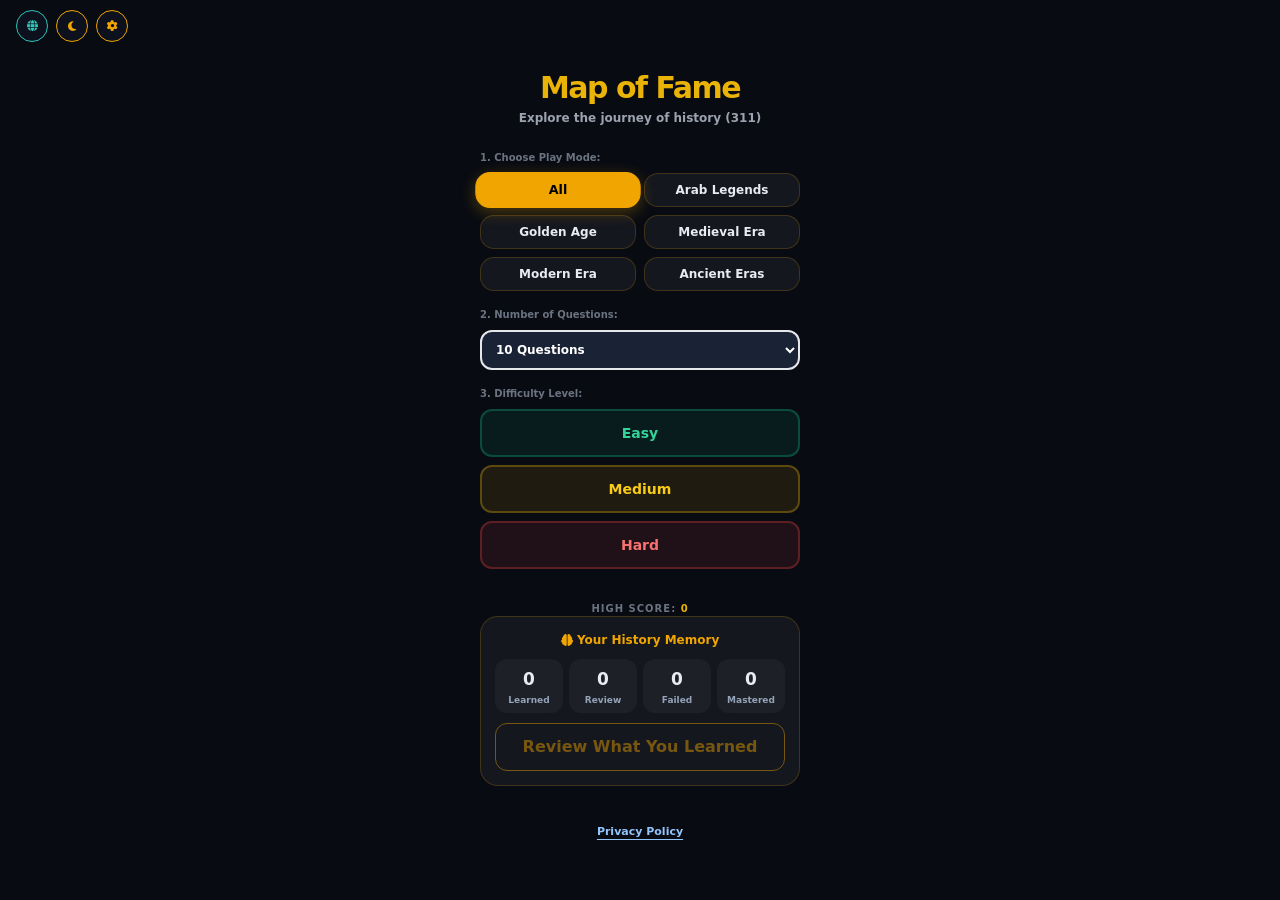
==== commit 4fd5f8e0: "Simplify Settings menu" ====
--- a/app/src/main/assets/game.html
+++ b/app/src/main/assets/game.html
@@ -301,24 +301,6 @@
 
             <!-- Settings Capsule Buttons & Rows -->
             <div class="w-full max-w-xs space-y-4 flex flex-col items-center">
-                <!-- 0. Dark Mode / Light Mode Toggle Row -->
-                <div onclick="toggleThemeJS()" class="w-full py-4 px-6 rounded-full settings-bar text-white font-black flex items-center justify-between shadow-lg active:scale-95 transition-all cursor-pointer">
-                    <span class="flex items-center gap-3">
-                        <i id="settingsThemeIcon" class="fa-solid fa-moon text-yellow-500 text-sm"></i>
-                        <span id="lblThemeToggle" class="text-sm">الوضع الداكن / الفاتح</span>
-                    </span>
-                    <i class="fa-solid fa-arrow-rotate-right text-gray-400 text-xs"></i>
-                </div>
-
-                <!-- 1. About the App -->
-                <button onclick="openAboutApp()" class="w-full py-4 px-6 rounded-full settings-bar text-white font-black flex items-center justify-between shadow-lg active:scale-95 transition-all">
-                    <span class="flex items-center gap-3">
-                        <i class="fa-solid fa-circle-info text-yellow-500 text-sm"></i>
-                        <span id="lblAboutApp" class="text-sm">عن التطبيق</span>
-                    </span>
-                    <i class="fa-solid fa-chevron-right rtl:rotate-180 text-gray-400 text-xs"></i>
-                </button>
-
                 <!-- 2. Privacy Policy -->
                 <button onclick="openPrivacyPolicy()" class="w-full py-4 px-6 rounded-full settings-bar text-white font-black flex items-center justify-between shadow-lg active:scale-95 transition-all">
                     <span class="flex items-center gap-3">
@@ -344,18 +326,7 @@
                         <span id="lblShareApp" class="text-sm">مشاركة التطبيق</span>
                     </span>
                     <i class="fa-solid fa-chevron-right rtl:rotate-180 text-gray-400 text-xs"></i>
-                </button>
-
-                <!-- 5. Terms of Use -->
-                <button onclick="openTermsOfUse()" class="w-full py-4 px-6 rounded-full settings-bar text-white font-black flex items-center justify-between shadow-lg active:scale-95 transition-all">
-                    <span class="flex items-center gap-3">
-                        <i class="fa-solid fa-file-contract text-yellow-500 text-sm"></i>
-                        <span id="lblTermsOfUse" class="text-sm">شروط الاستخدام</span>
-                    </span>
-                    <i class="fa-solid fa-chevron-right rtl:rotate-180 text-gray-400 text-xs"></i>
-                </button>
-
-                <!-- 6. Reset App -->
+                </button><!-- 6. Reset App -->
                 <button onclick="openResetApp()" class="w-full py-4 px-6 rounded-full bg-red-500/10 border border-red-500/30 text-red-400 font-black flex items-center justify-between shadow-lg active:scale-95 transition-all">
                     <span class="flex items-center gap-3">
                         <i class="fa-solid fa-rotate-left text-red-400 text-sm"></i>
